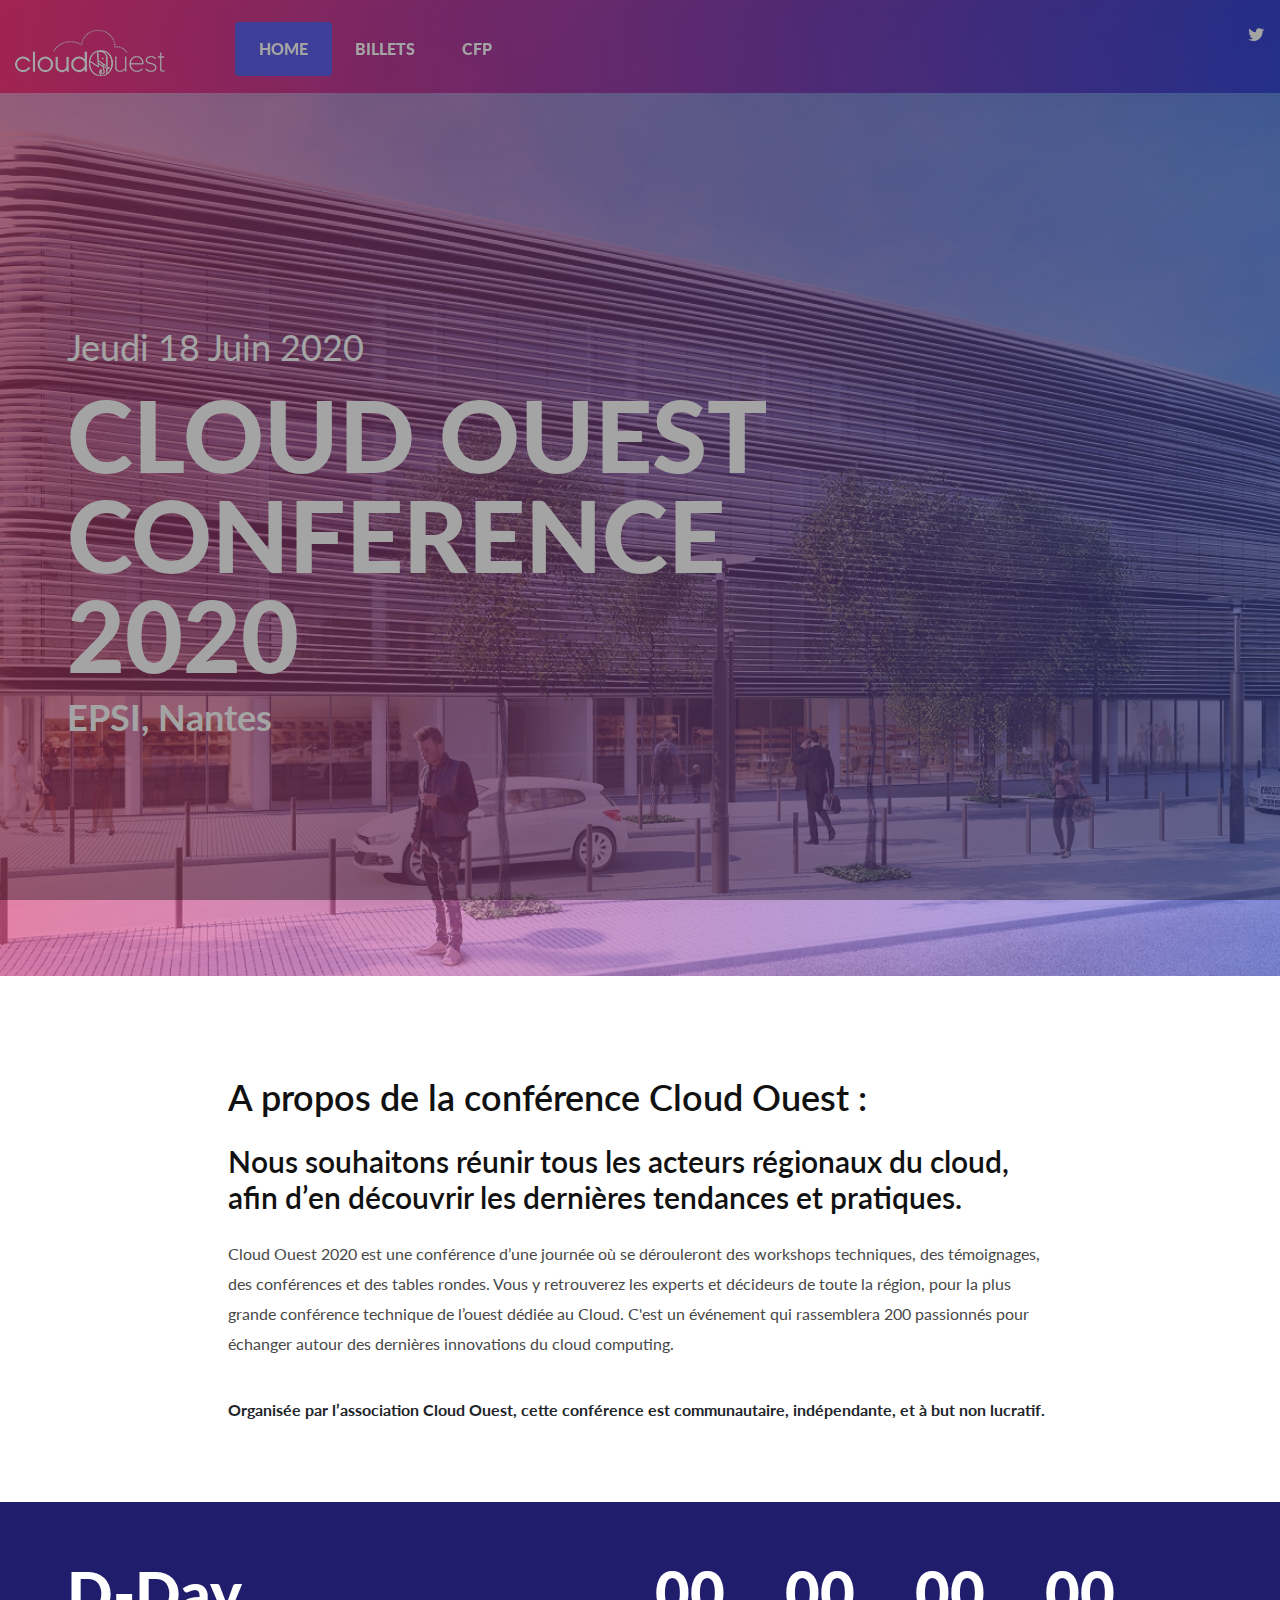
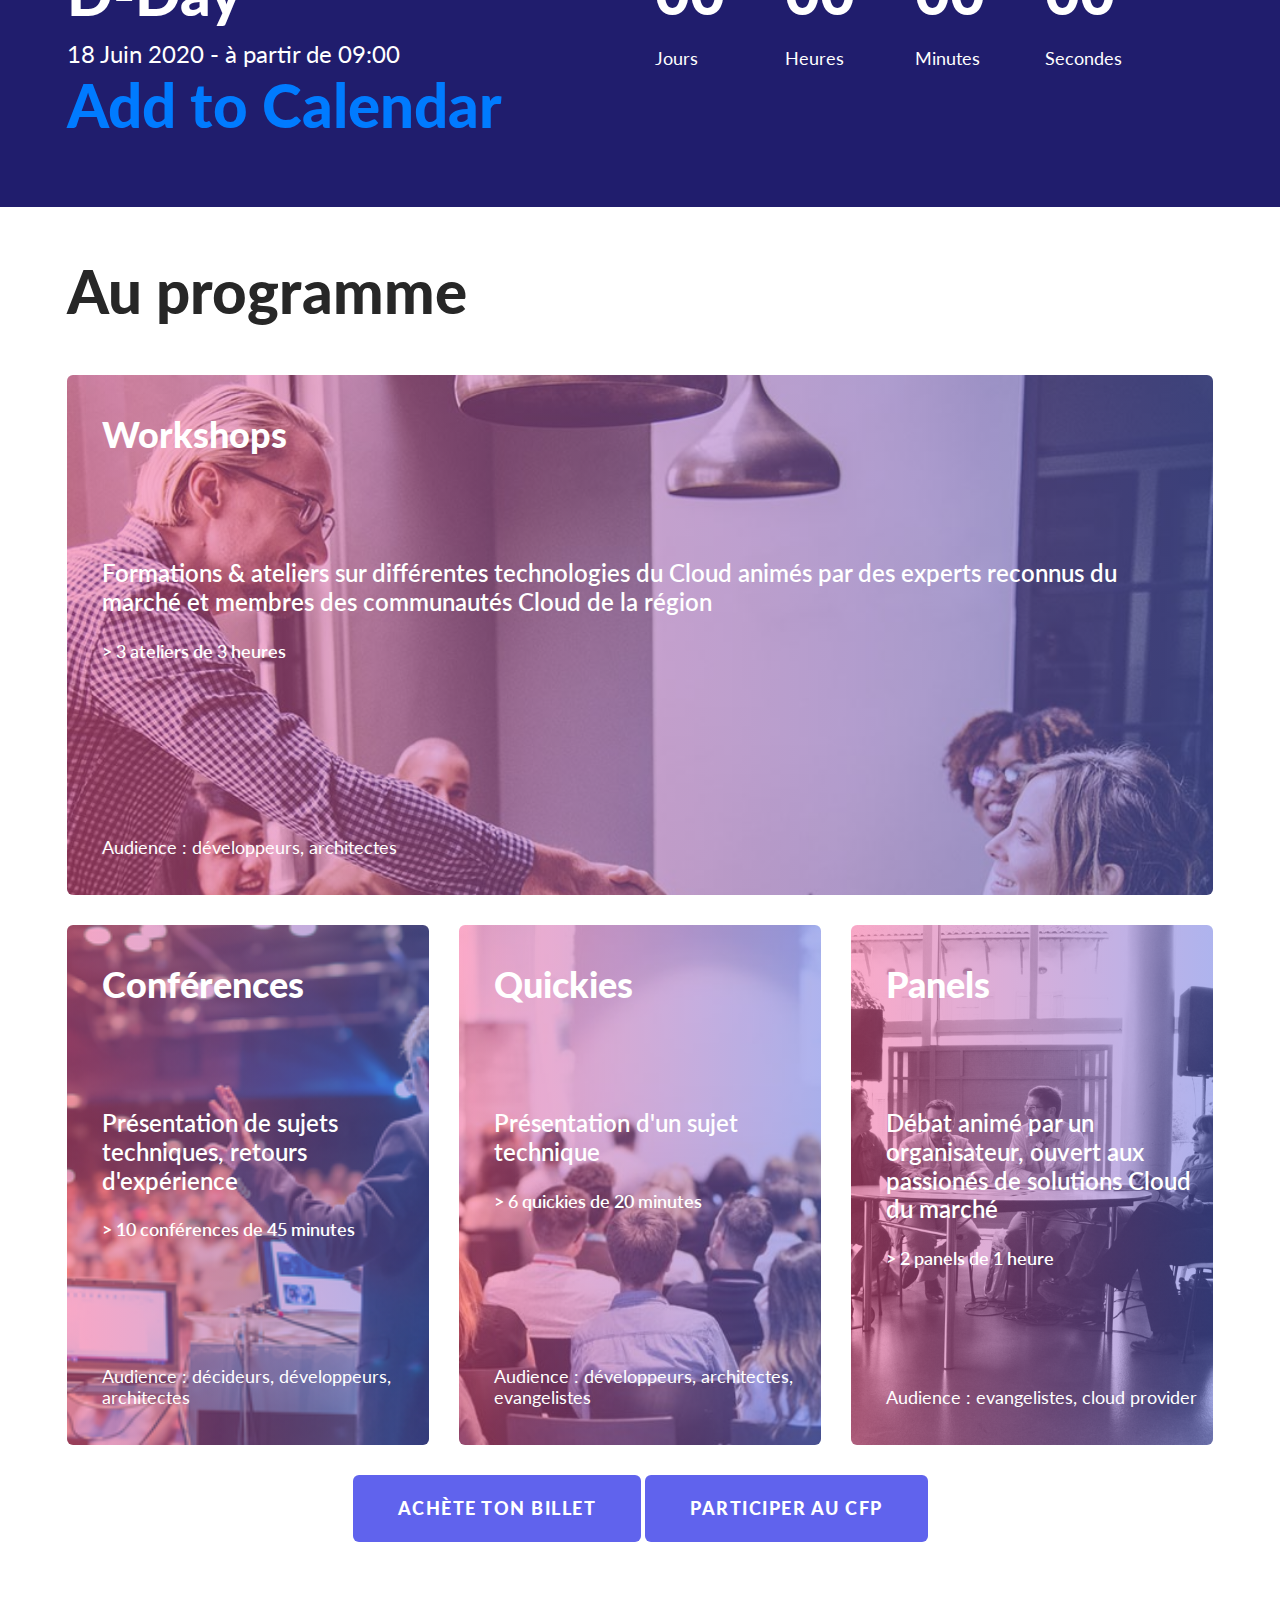
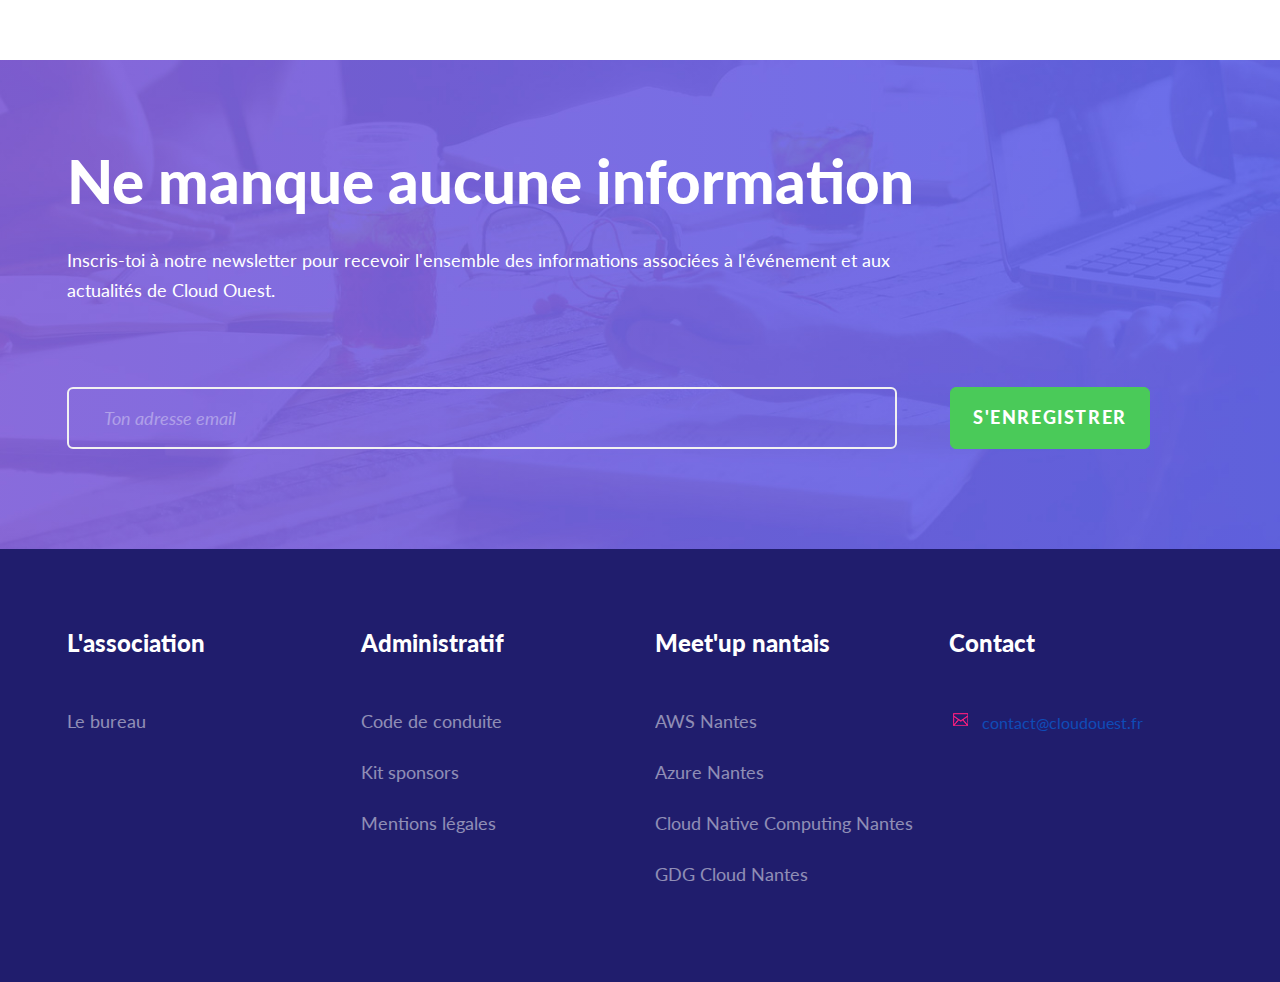
==== index.html @ ec638539 "Migrate twitter url" ====
<!DOCTYPE html>
<html lang="fr">

<head>
    <!-- Global site tag (gtag.js) - Google Analytics -->
    <script async src="https://www.googletagmanager.com/gtag/js?id=UA-158940979-1"></script>
    <script>
        window.dataLayer = window.dataLayer || [];
        function gtag(){dataLayer.push(arguments);}
        gtag('js', new Date());
        gtag('config', 'UA-158940979-1');
    </script>

    <!-- Gsuite domain verification -->
    <meta name="google-site-verification" content="yJXkc0b7asRDbP4b3d_QE-b97Ul2UPSfIuvKh6_TeI8" />
    
    <meta charset="UTF-8">
    <meta name="description" content="La conference cloud de l'ouest">
    <meta name="keywords" content="cloud, devops, IA, ML, Nantes, conference, aws, azure, gcp">
    <meta name="viewport" content="width=device-width, initial-scale=1.0">
    <meta http-equiv="X-UA-Compatible" content="ie=edge">

    <meta property="og:image" content="https://cloudouest.fr/img/linkedin-banner.png"/>
    <meta property="og:description" content="La conference cloud de l'ouest"/>
    <meta property="og:title" content="La conference cloud de l'ouest">
    <meta property="og:url" content="https://cloudouest.fr"/>
    
    <meta name="twitter:card" content=”summary”/>
    <meta name="twitter:site" content="@cloudouest"/>
    <meta name="twitter:creator" content="@cloudouest"/>

    <title>Cloud Ouest 2020</title>

    <!-- Google Font -->
    <link href="https://fonts.googleapis.com/css?family=Lato:100,300,400,700,900&display=swap" rel="stylesheet">

    <!-- Css Styles -->
    <link rel="stylesheet" href="css/bootstrap.min.css" type="text/css">
    <link rel="stylesheet" href="css/font-awesome.min.css" type="text/css">
    <link rel="stylesheet" href="css/flaticon.css" type="text/css">
    <link rel="stylesheet" href="css/owl.carousel.min.css" type="text/css">
    <link rel="stylesheet" href="css/slicknav.min.css" type="text/css">
    <link rel="stylesheet" href="css/style.css" type="text/css">
</head>

<body>
    <!-- Page Preloder -->
    <div id="preloder">
        <div class="loader"></div>
    </div>

    <!-- Header Section Begin -->
    <header class="header-section">
        <div class="container-fluid">
            <div class="row bg-overlay">
                <div class="header">
                    <div class="col-lg-12">
                        <div class="logo">
                            <a href="./index.html"><img src="img/logo-cloud.png" alt=""></a>
                        </div>
                        <div class="navigation mobile-menu">
                            <div class="main-menu">
                                <nav>
                                    <ul>
                                        <li><a class="active" href="./index.html">Home</a></li>
                                        <!-- <li><a href="./speakers.html">Speakers</a></li> -->
                                        <li><a href="./tickets.html">Billets</a></li>
                                        <!-- <li><a href="./blog.html">blog</a></li> -->
                                        <!--<li><a href="./contact.html">Contact</a></li>-->
                                        <li><a href="https://conference-hall.io/speaker/event/7JVpwCzFNjjXz1Jya7fh" target="_blank">CFP</a></li>
                                    </ul>
                                </nav>
                            </div>
                            <div class="top-social">
                                <a href="https://twitter.com/cloudouest" target="_blank"><i class="fa fa-twitter"></i></a>
                                <!--
                                <a href="#"><i class="fa fa-pinterest"></i></a>
                                <a href="#"><i class="fa fa-facebook"></i></a>
                                <a href="#"><i class="fa fa-dribbble"></i></a>
                                <a href="#"><i class="fa fa-behance"></i></a>
                                <a href="#" class="search-btn search-trigger"><i class="fa fa-search"></i></a>
                                -->
                            </div>
                        </div>
                        <div id="mobile-menu-wrap"></div>
                    </div>
                </div>
            </div>
        </div>
    </header>
    <!-- Header End -->

    <!-- Search Bar Begin -->
    <section class="search-bar-wrap">
        <span class="search-close"><i class="fa fa-close"></i></span>
        <div class="search-bar-table">
            <div class="search-bar-tablecell">
                <div class="search-bar-inner">
                    <h2>Search</h2>
                    <form action="#">
                        <input type="search" placeholder="Type Keywords">
                        <button type="submit">Search</button>
                    </form>
                </div>
            </div>
        </div>
    </section>
    <!-- Search Bar End -->
    <!-- Hero Area Begin -->
    <div class="hero-section">
        <div class="hero-items owl-carousel">
            <div class="single-hero-item set-bg" data-setbg="img/slider/bg-6.jpg" data-gradient="0.6">
                <div class="container">
                    <div class="row">
                        <div class="col-lg-12">
                            <span>Jeudi 18 Juin 2020</span>
                            <h1>Cloud Ouest<br />Conference<br />2020</h1>
                            <h2 class="f-bold">EPSI, Nantes</h2>
                        </div>
                    </div>
                </div>
            </div>
            
        </div>
    </div>
    <!-- Hero Area End -->

    <!-- Blog Area Begin -->
    <section class="blog-section spad">
            <div class="col-lg-8 mx-auto">
                <div class="article-details">
                    <h2>A propos de la conf&eacute;rence Cloud Ouest :</h2>
                    <br>
                    <h3>Nous souhaitons r&eacute;unir tous les acteurs r&eacute;gionaux du cloud, afin d’en découvrir les dernières tendances et pratiques.</h3>
                    <br>
                    <p>Cloud Ouest 2020 est une conf&eacute;rence d’une journée où se d&eacute;rouleront des workshops techniques, des témoignages, des conférences et des tables rondes.
                        Vous y retrouverez les experts et décideurs de toute la région, pour la plus grande conférence technique de l’ouest dédiée au Cloud.
                        C'est un événement qui rassemblera 200 passionnés pour échanger autour des dernières innovations du cloud computing.
                    </p>
                    <br>
                    <strong>Organisée par l’association Cloud Ouest, cette conférence est communautaire, indépendante, et à but non lucratif.</strong>
                </div>
            </div>
    </section>
    <!-- blog Area End -->

    <!-- Event Counter Begin -->
    <section class="event-counter">
        <div class="container">
            <div class="row">
                <div class="col-lg-6">
                    <div class="event-name">
                        <h2>D-Day</h2>
                        <h4>18 Juin 2020 - à partir de 09:00</h4>
                        <h2><a href="https://add.eventable.com/events/5e515190635166007adb49e7/5e5151928b2bfb001a24fecd" class="eventable-link" target="_blank" data-key="5e515190635166007adb49e7" data-event="5e5151928b2bfb001a24fecd" data-style="1">Add to Calendar</a></h2>
                    </div>
                </div>
                <div class="col-lg-6">
                    <div class="countdown-timer" id="countdown">
                        <div class="cd-item">
                            <span>56</span>
                            <p>Jours</p>
                        </div>
                        <div class="cd-item">
                            <span>12</span>
                            <p>Heures</p>
                        </div>
                        <div class="cd-item">
                            <span>40</span>
                            <p>Minutes</p>
                        </div>
                        <div class="cd-item">
                            <span>52</span>
                            <p>Secondes</p>
                        </div>
                    </div>
                </div>
            </div>
        </div>
    </section>
    <!-- Event Counter End -->

    <!-- Speaker Section Begin -->
    <!--
    <section class="speaker-section spad">
        <div class="container">
            <div class="row">
                <div class="col-lg-12">
                    <div class="section-title">
                        <h2>Keynote Speakers</h2>
                    </div>
                </div>
            </div>
            <div class="row">
                <div class="col-lg-4 col-sm-6">
                    <div class="speakers-about">
                        <div class="speaker-img">
                            <img src="img/speakers/cedric.jpg" alt="">
                        </div>
                        <div class="speaker-text">
                            <h3>C&eacute;dric Ravalec <span>Responsable IoT, Smile<br />Tr&eacute;sorier Cloud Ouest</span></h3>
                        </div>
                    </div>
                </div>
                <div class="col-lg-4 col-sm-6">
                    <div class="speakers-about">
                        <div class="speaker-img">
                            <img src="img/speakers/quentin.jpg" alt="">
                        </div>
                        <div class="speaker-text">
                            <h3>Quentin Auvray <span>Ing&eacutenieur d'Affaires Cloud/DevOps, Smile<br />Pr&eacute;sident Cloud Ouest</span></h3>
                        </div>
                    </div>
                </div>
                <div class="col-lg-4 col-sm-6">
                    <div class="speakers-about">
                        <div class="speaker-img">
                            <img src="img/speakers/willy.jpg" alt="">
                        </div>
                        <div class="speaker-text">
                            <h3>Willy Rouvre <span>Manager S&eacute;nior, Ippon Technologies<br />Vice-Pr&eacute;sident Cloud Ouest</span></h3>
                        </div>
                    </div>
                </div>
            </div>
            <div class="row">
                <div class="col-lg-12 t-center">
                    <a href="#" class="primary-btn speaker-btn">TOUS LES SPEAKERS</a>
                </div>
            </div>
        </div>
    </section>
    -->
    <!-- Speaker Section End -->

    <!-- Workshop Begin -->
    <!--
    <section class="workshop-section">
        <div class="workshop-img set-bg" data-setbg="img/workshop.jpg"></div>
        <div class="container">
            <div class="row">
                <div class="col-lg-6 offset-lg-6">
                    <div class="workshop-text">
                        <h4>Workshops</h4>
                        <h2>Forme-toi aux <br />technologies Cloud.</h2>
                        <p>3 ateliers sur diff&eacute;rentes technologies Cloud anim&eacute;s par des experts reconnus du march&eacute; et membres actifs des communaut&eacute;s Cloud de la r&eacute;gion. </p>
                        <a href="#" class="more-info primary-btn">Plus d'info</a>
                        <a href="#" class="buy-tickets primary-btn">Ach&egravete ton Billet</a>
                    </div>
                </div>
            </div>
        </div>
    </section>
    -->
    <!-- Workshop End -->

    <!-- Speak About Section Begin -->
    <section class="speak-about spad mt-5">
        <div class="container">
            <div class="row">
                <div class="col-lg-12">
                    <div class="section-title mb-5">
                        <h2>Au programme</h2>
                    </div>
                </div>
            </div>
            <div class="row">
                <div class="col-lg-12 col-md-6">
                    <div class="speak-text set-bg" data-setbg="img/workshop.jpg" data-gradient="0.5">
                        <h2>Workshops</h2>
                        <h4>Formations & ateliers sur différentes technologies du Cloud animés par des experts reconnus du marché et membres des communautés Cloud de la région</h4>
                        <h5 class="mt-4"> > 3 ateliers de 3 heures</h5>
                        <div class="speaker-name">
                            <h4><span>Audience : développeurs, architectes</span></h4>
                        </div>
                    </div>
                </div>
                <div class="col-lg-4 col-md-6">
                    <div class="speak-text set-bg" data-setbg="img/conf.jpg" data-gradient="0.5">
                        <h2>Conférences</h2>
                        <h4>Présentation de sujets techniques, retours d'expérience
                        </h4>
                        <h5 class="mt-4"> > 10 conférences de 45 minutes</h5>
                        <div class="speaker-name">
                            <h4><span>Audience : décideurs, développeurs, architectes</span></h4>
                        </div>
                    </div>
                </div>
                <div class="col-lg-4 col-md-6">
                    <div class="speak-text set-bg" data-setbg="img/quickie.jpg" data-gradient="0.5">
                        <h2>Quickies</h2>
                        <h4>Présentation d'un sujet technique
                        </h4>
                        <h5 class="mt-4"> > 6 quickies de 20 minutes</h5>
                        <div class="speaker-name">
                            <h4><span>Audience : développeurs, architectes, evangelistes</span></h4>
                        </div>
                    </div>
                </div>
                <div class="col-lg-4 col-md-6">
                    <div class="speak-text set-bg" data-setbg="img/panel.jpg" data-gradient="0.5">
                        <h2>Panels</h2>
                        <h4>Débat animé par un organisateur, ouvert aux passionés de solutions Cloud du marché
                        </h4>
                        <h5 class="mt-4"> > 2 panels de 1 heure</h5>
                        <div class="speaker-name">
                                <h4><span>Audience : evangelistes, cloud provider</span></h4>
                        </div>
                    </div>
                </div>
            </div>
            <div class="row">
                <div class="col-lg-12 text-center">
                    <div class="section-title mb-5">
                        <a href="./tickets.html" class="buy-tickets primary-btn">Ach&egravete ton Billet</a>
                        <a href="https://conference-hall.io/speaker/event/7JVpwCzFNjjXz1Jya7fh" class="buy-tickets primary-btn" target="_blank">Participer au CFP</a>
                    </div>
                </div>
            </div>
        </div>
    </section>
    <!-- Speak About Section End -->

    <!-- Subscribe Form Begin -->
    <section class="subscribe-form set-bg spad" data-setbg="img/subs-bg.jpg" data-gradient="0.2">
        <div class="container">
            <div class="row">
                <div class="col-lg-9">
                    <div class="section-title">
                        <h2>Ne manque aucune information</h2>
                    </div>
                    <p>Inscris-toi &agrave; notre newsletter pour recevoir l'ensemble des informations associ&eacute;es &agrave; l'&eacute;v&eacute;nement et aux actualit&eacute;s de Cloud Ouest.</p>
                </div>
                <div class="col-lg-12">
                    <form action="https://cloudouest.us4.list-manage.com/subscribe/post" class="subs-form" method="post">
                        <input type="hidden" name="u" value="133a2ac3c8356f33d174ee83a">
                        <input type="hidden" name="id" value="24c95af384">
                        <input type="email" placeholder="Ton adresse email" name="MERGE0" id="MERGE0">
                        <button type="submit" class="submit-btn">S'enregistrer</button>
                    </form>
                </div>
            </div>
        </div>
    </section>
    <!-- Subscribe Form End -->

    <!-- Footer Begin -->
    <footer class="footer-section">
        <div class="container">
            <div class="row pb-70">
                <div class="col-lg-3 col-md-6">
                    <div class="company-widget">
                        <h4>L'association</h4>
                        <ul>
                            <li><a href="https://docs.google.com/document/d/e/2PACX-1vQvV9BuBj4czsQ_x1f80QPbpMp79Dfy4njqOgAvj4p00aXJp4SBMGK7DGVHmXYuCw/pub" target="_blank" class="text-white">Le bureau</a></li>
                            <!-- <li>Bénévoles</li> -->
                        </ul>
                    </div>
                </div>
                <div class="col-lg-3 col-md-6">
                    <div class="event-widget">
                        <h4>Administratif</h4>
                        <ul>
                            <li><a href="https://docs.google.com/document/d/e/2PACX-1vThZN3FIWFZ4n2xOSfP9lF8Y65muLUrp5TuYquYFeQQGO5gvoTw8dZ-u90gDrXSNA/pub" target="_blank" class="text-white">Code de conduite</a></li>
                            <li><a href="http://eepurl.com/gUWjzD" target="_blank" class="text-white">Kit sponsors</a></li>
                            <li><a href="https://docs.google.com/document/d/e/2PACX-1vR8xJ5ol39AG80vBFEpqXz3-BDoirHyi-P8ZNTlQ9m68UdWIJYoMP3Gcmx_ODhqhg/pub" target="blank" class="text-white">Mentions l&eacute;gales</a></li>
                        </ul>
                    </div>
                </div>
                <div class="col-lg-3 col-md-6">
                    <div class="links-widget">
                        <h4>Meet'up nantais</h4>
                        <ul>
                            <li><a href="https://www.meetup.com/fr-FR/AWS-Nantes/" target="_blank" class="text-white">AWS Nantes</a></li>
                            <li><a href="https://www.meetup.com/fr-FR/Azure-Nantes/" target="_blank" class="text-white">Azure Nantes</a></li>
                            <li><a href="https://www.meetup.com/fr-FR/Cloud-Native-Computing-Nantes/" target="_blank" class="text-white">Cloud Native Computing Nantes</a></li>
                            <li><a href="https://www.meetup.com/fr-FR/GDG-Cloud-Nantes/" target="_blank" class="text-white">GDG Cloud Nantes</a></li>
                        </ul>
                    </div>
                </div>
                <div class="col-lg-3 col-md-6">
                    <div class="contact-widget">
                        <h4>Contact</h4>
                        <ul>
                            <li><img src="img/envelop.png" alt=""> <span><a href="mailto:contact@cloudouest.fr" target="_blank">contact@cloudouest.fr</a></span></li>
                        </ul>
                    </div>
                </div>
            </div>
        </div>
    </footer>
    <!-- Footer End -->
    
    <!-- Js Plugins -->
    <script src="js/jquery-3.3.1.min.js"></script>
    <script src="js/bootstrap.min.js"></script>
    <script src="js/jquery.slicknav.js"></script>
    <script src="js/owl.carousel.min.js"></script>
    <script src="js/circle-progress.min.js"></script>
    <script src="js/jquery.countdown.min.js"></script>
    <script src="js/main.js"></script>
    <!-- Mailchimp contacts list --> 
    <script id="mcjs">!function(c,h,i,m,p){m=c.createElement(h),p=c.getElementsByTagName(h)[0],m.async=1,m.src=i,p.parentNode.insertBefore(m,p)}(document,"script","https://chimpstatic.com/mcjs-connected/js/users/133a2ac3c8356f33d174ee83a/cdb477861fa76d17578154c70.js");</script>
    <!-- Mailchimp sponsors list -->
    <script id="mcjs">!function(c,h,i,m,p){m=c.createElement(h),p=c.getElementsByTagName(h)[0],m.async=1,m.src=i,p.parentNode.insertBefore(m,p)}(document,"script","https://chimpstatic.com/mcjs-connected/js/users/9c6494ef6c137ddcbbfaca0b7/a5ec2173f9aac8ad4ed919e3b.js");</script>
    <script>!function(d,s,id){var js,fjs=d.getElementsByTagName(s)[0];if(!d.getElementById(id)){js=d.createElement(s);js.id=id;js.src='https://plugins.eventable.com/eventable.js';fjs.parentNode.insertBefore(js,fjs);}}(document,'script', 'eventable-script');</script>
</body>

</html>
---- css/flaticon.css ----
/*
  	Flaticon icon font: Flaticon
  	Creation date: 22/06/2016 15:41
  	*/

@font-face {
  font-family: "Flaticon";
  src: url("../fonts/Flaticon.eot");
  src: url("../fonts/Flaticon.eot?#iefix") format("embedded-opentype"),
       url("../fonts/Flaticon.woff") format("woff"),
       url("../fonts/Flaticon.ttf") format("truetype"),
       url("../fonts/Flaticon.svg#Flaticon") format("svg");
  font-weight: normal;
  font-style: normal;
}

@media screen and (-webkit-min-device-pixel-ratio:0) {
  @font-face {
    font-family: "Flaticon";
    src: url("../fonts/Flaticon.svg#Flaticon") format("svg");
  }
}

[class^="flaticon-"]:before, [class*=" flaticon-"]:before,
[class^="flaticon-"]:after, [class*=" flaticon-"]:after {   
  font-family: Flaticon;
        font-size: 20px;
font-style: normal;
margin-left: 0;
}

.flaticon-add:before { content: "\f100"; }
.flaticon-add-1:before { content: "\f101"; }
.flaticon-add-2:before { content: "\f102"; }
.flaticon-add-3:before { content: "\f103"; }
.flaticon-agenda:before { content: "\f104"; }
.flaticon-alarm:before { content: "\f105"; }
.flaticon-alarm-1:before { content: "\f106"; }
.flaticon-alarm-clock:before { content: "\f107"; }
.flaticon-alarm-clock-1:before { content: "\f108"; }
.flaticon-albums:before { content: "\f109"; }
.flaticon-app:before { content: "\f10a"; }
.flaticon-archive:before { content: "\f10b"; }
.flaticon-archive-1:before { content: "\f10c"; }
.flaticon-archive-2:before { content: "\f10d"; }
.flaticon-archive-3:before { content: "\f10e"; }
.flaticon-attachment:before { content: "\f10f"; }
.flaticon-back:before { content: "\f110"; }
.flaticon-battery:before { content: "\f111"; }
.flaticon-battery-1:before { content: "\f112"; }
.flaticon-battery-2:before { content: "\f113"; }
.flaticon-battery-3:before { content: "\f114"; }
.flaticon-battery-4:before { content: "\f115"; }
.flaticon-battery-5:before { content: "\f116"; }
.flaticon-battery-6:before { content: "\f117"; }
.flaticon-battery-7:before { content: "\f118"; }
.flaticon-battery-8:before { content: "\f119"; }
.flaticon-battery-9:before { content: "\f11a"; }
.flaticon-binoculars:before { content: "\f11b"; }
.flaticon-blueprint:before { content: "\f11c"; }
.flaticon-bluetooth:before { content: "\f11d"; }
.flaticon-bluetooth-1:before { content: "\f11e"; }
.flaticon-bookmark:before { content: "\f11f"; }
.flaticon-bookmark-1:before { content: "\f120"; }
.flaticon-briefcase:before { content: "\f121"; }
.flaticon-broken-link:before { content: "\f122"; }
.flaticon-calculator:before { content: "\f123"; }
.flaticon-calculator-1:before { content: "\f124"; }
.flaticon-calendar:before { content: "\f125"; }
.flaticon-calendar-1:before { content: "\f126"; }
.flaticon-calendar-2:before { content: "\f127"; }
.flaticon-calendar-3:before { content: "\f128"; }
.flaticon-calendar-4:before { content: "\f129"; }
.flaticon-calendar-5:before { content: "\f12a"; }
.flaticon-calendar-6:before { content: "\f12b"; }
.flaticon-calendar-7:before { content: "\f12c"; }
.flaticon-checked:before { content: "\f12d"; }
.flaticon-checked-1:before { content: "\f12e"; }
.flaticon-clock:before { content: "\f12f"; }
.flaticon-clock-1:before { content: "\f130"; }
.flaticon-close:before { content: "\f131"; }
.flaticon-cloud:before { content: "\f132"; }
.flaticon-cloud-computing:before { content: "\f133"; }
.flaticon-cloud-computing-1:before { content: "\f134"; }
.flaticon-cloud-computing-2:before { content: "\f135"; }
.flaticon-cloud-computing-3:before { content: "\f136"; }
.flaticon-cloud-computing-4:before { content: "\f137"; }
.flaticon-cloud-computing-5:before { content: "\f138"; }
.flaticon-command:before { content: "\f139"; }
.flaticon-compact-disc:before { content: "\f13a"; }
.flaticon-compact-disc-1:before { content: "\f13b"; }
.flaticon-compact-disc-2:before { content: "\f13c"; }
.flaticon-compass:before { content: "\f13d"; }
.flaticon-compose:before { content: "\f13e"; }
.flaticon-controls:before { content: "\f13f"; }
.flaticon-controls-1:before { content: "\f140"; }
.flaticon-controls-2:before { content: "\f141"; }
.flaticon-controls-3:before { content: "\f142"; }
.flaticon-controls-4:before { content: "\f143"; }
.flaticon-controls-5:before { content: "\f144"; }
.flaticon-controls-6:before { content: "\f145"; }
.flaticon-controls-7:before { content: "\f146"; }
.flaticon-controls-8:before { content: "\f147"; }
.flaticon-controls-9:before { content: "\f148"; }
.flaticon-database:before { content: "\f149"; }
.flaticon-database-1:before { content: "\f14a"; }
.flaticon-database-2:before { content: "\f14b"; }
.flaticon-database-3:before { content: "\f14c"; }
.flaticon-diamond:before { content: "\f14d"; }
.flaticon-diploma:before { content: "\f14e"; }
.flaticon-dislike:before { content: "\f14f"; }
.flaticon-dislike-1:before { content: "\f150"; }
.flaticon-divide:before { content: "\f151"; }
.flaticon-divide-1:before { content: "\f152"; }
.flaticon-division:before { content: "\f153"; }
.flaticon-document:before { content: "\f154"; }
.flaticon-download:before { content: "\f155"; }
.flaticon-edit:before { content: "\f156"; }
.flaticon-edit-1:before { content: "\f157"; }
.flaticon-eject:before { content: "\f158"; }
.flaticon-eject-1:before { content: "\f159"; }
.flaticon-equal:before { content: "\f15a"; }
.flaticon-equal-1:before { content: "\f15b"; }
.flaticon-equal-2:before { content: "\f15c"; }
.flaticon-error:before { content: "\f15d"; }
.flaticon-exit:before { content: "\f15e"; }
.flaticon-exit-1:before { content: "\f15f"; }
.flaticon-exit-2:before { content: "\f160"; }
.flaticon-eyeglasses:before { content: "\f161"; }
.flaticon-fast-forward:before { content: "\f162"; }
.flaticon-fast-forward-1:before { content: "\f163"; }
.flaticon-fax:before { content: "\f164"; }
.flaticon-file:before { content: "\f165"; }
.flaticon-file-1:before { content: "\f166"; }
.flaticon-file-2:before { content: "\f167"; }
.flaticon-film:before { content: "\f168"; }
.flaticon-fingerprint:before { content: "\f169"; }
.flaticon-flag:before { content: "\f16a"; }
.flaticon-flag-1:before { content: "\f16b"; }
.flaticon-flag-2:before { content: "\f16c"; }
.flaticon-flag-3:before { content: "\f16d"; }
.flaticon-flag-4:before { content: "\f16e"; }
.flaticon-focus:before { content: "\f16f"; }
.flaticon-folder:before { content: "\f170"; }
.flaticon-folder-1:before { content: "\f171"; }
.flaticon-folder-10:before { content: "\f172"; }
.flaticon-folder-11:before { content: "\f173"; }
.flaticon-folder-12:before { content: "\f174"; }
.flaticon-folder-13:before { content: "\f175"; }
.flaticon-folder-14:before { content: "\f176"; }
.flaticon-folder-15:before { content: "\f177"; }
.flaticon-folder-16:before { content: "\f178"; }
.flaticon-folder-17:before { content: "\f179"; }
.flaticon-folder-18:before { content: "\f17a"; }
.flaticon-folder-19:before { content: "\f17b"; }
.flaticon-folder-2:before { content: "\f17c"; }
.flaticon-folder-3:before { content: "\f17d"; }
.flaticon-folder-4:before { content: "\f17e"; }
.flaticon-folder-5:before { content: "\f17f"; }
.flaticon-folder-6:before { content: "\f180"; }
.flaticon-folder-7:before { content: "\f181"; }
.flaticon-folder-8:before { content: "\f182"; }
.flaticon-folder-9:before { content: "\f183"; }
.flaticon-forbidden:before { content: "\f184"; }
.flaticon-funnel:before { content: "\f185"; }
.flaticon-garbage:before { content: "\f186"; }
.flaticon-garbage-1:before { content: "\f187"; }
.flaticon-garbage-2:before { content: "\f188"; }
.flaticon-gift:before { content: "\f189"; }
.flaticon-help:before { content: "\f18a"; }
.flaticon-hide:before { content: "\f18b"; }
.flaticon-hold:before { content: "\f18c"; }
.flaticon-home:before { content: "\f18d"; }
.flaticon-home-1:before { content: "\f18e"; }
.flaticon-home-2:before { content: "\f18f"; }
.flaticon-hourglass:before { content: "\f190"; }
.flaticon-hourglass-1:before { content: "\f191"; }
.flaticon-hourglass-2:before { content: "\f192"; }
.flaticon-hourglass-3:before { content: "\f193"; }
.flaticon-house:before { content: "\f194"; }
.flaticon-id-card:before { content: "\f195"; }
.flaticon-id-card-1:before { content: "\f196"; }
.flaticon-id-card-2:before { content: "\f197"; }
.flaticon-id-card-3:before { content: "\f198"; }
.flaticon-id-card-4:before { content: "\f199"; }
.flaticon-id-card-5:before { content: "\f19a"; }
.flaticon-idea:before { content: "\f19b"; }
.flaticon-incoming:before { content: "\f19c"; }
.flaticon-infinity:before { content: "\f19d"; }
.flaticon-info:before { content: "\f19e"; }
.flaticon-internet:before { content: "\f19f"; }
.flaticon-key:before { content: "\f1a0"; }
.flaticon-lamp:before { content: "\f1a1"; }
.flaticon-layers:before { content: "\f1a2"; }
.flaticon-layers-1:before { content: "\f1a3"; }
.flaticon-like:before { content: "\f1a4"; }
.flaticon-like-1:before { content: "\f1a5"; }
.flaticon-like-2:before { content: "\f1a6"; }
.flaticon-link:before { content: "\f1a7"; }
.flaticon-list:before { content: "\f1a8"; }
.flaticon-list-1:before { content: "\f1a9"; }
.flaticon-lock:before { content: "\f1aa"; }
.flaticon-lock-1:before { content: "\f1ab"; }
.flaticon-locked:before { content: "\f1ac"; }
.flaticon-locked-1:before { content: "\f1ad"; }
.flaticon-locked-2:before { content: "\f1ae"; }
.flaticon-locked-3:before { content: "\f1af"; }
.flaticon-locked-4:before { content: "\f1b0"; }
.flaticon-locked-5:before { content: "\f1b1"; }
.flaticon-locked-6:before { content: "\f1b2"; }
.flaticon-login:before { content: "\f1b3"; }
.flaticon-magic-wand:before { content: "\f1b4"; }
.flaticon-magnet:before { content: "\f1b5"; }
.flaticon-magnet-1:before { content: "\f1b6"; }
.flaticon-magnet-2:before { content: "\f1b7"; }
.flaticon-map:before { content: "\f1b8"; }
.flaticon-map-1:before { content: "\f1b9"; }
.flaticon-map-2:before { content: "\f1ba"; }
.flaticon-map-location:before { content: "\f1bb"; }
.flaticon-megaphone:before { content: "\f1bc"; }
.flaticon-megaphone-1:before { content: "\f1bd"; }
.flaticon-menu:before { content: "\f1be"; }
.flaticon-menu-1:before { content: "\f1bf"; }
.flaticon-menu-2:before { content: "\f1c0"; }
.flaticon-menu-3:before { content: "\f1c1"; }
.flaticon-menu-4:before { content: "\f1c2"; }
.flaticon-microphone:before { content: "\f1c3"; }
.flaticon-microphone-1:before { content: "\f1c4"; }
.flaticon-minus:before { content: "\f1c5"; }
.flaticon-minus-1:before { content: "\f1c6"; }
.flaticon-more:before { content: "\f1c7"; }
.flaticon-more-1:before { content: "\f1c8"; }
.flaticon-more-2:before { content: "\f1c9"; }
.flaticon-multiply:before { content: "\f1ca"; }
.flaticon-multiply-1:before { content: "\f1cb"; }
.flaticon-music-player:before { content: "\f1cc"; }
.flaticon-music-player-1:before { content: "\f1cd"; }
.flaticon-music-player-2:before { content: "\f1ce"; }
.flaticon-music-player-3:before { content: "\f1cf"; }
.flaticon-mute:before { content: "\f1d0"; }
.flaticon-muted:before { content: "\f1d1"; }
.flaticon-navigation:before { content: "\f1d2"; }
.flaticon-navigation-1:before { content: "\f1d3"; }
.flaticon-network:before { content: "\f1d4"; }
.flaticon-newspaper:before { content: "\f1d5"; }
.flaticon-next:before { content: "\f1d6"; }
.flaticon-note:before { content: "\f1d7"; }
.flaticon-notebook:before { content: "\f1d8"; }
.flaticon-notebook-1:before { content: "\f1d9"; }
.flaticon-notebook-2:before { content: "\f1da"; }
.flaticon-notebook-3:before { content: "\f1db"; }
.flaticon-notebook-4:before { content: "\f1dc"; }
.flaticon-notebook-5:before { content: "\f1dd"; }
.flaticon-notepad:before { content: "\f1de"; }
.flaticon-notepad-1:before { content: "\f1df"; }
.flaticon-notepad-2:before { content: "\f1e0"; }
.flaticon-notification:before { content: "\f1e1"; }
.flaticon-paper-plane:before { content: "\f1e2"; }
.flaticon-paper-plane-1:before { content: "\f1e3"; }
.flaticon-pause:before { content: "\f1e4"; }
.flaticon-pause-1:before { content: "\f1e5"; }
.flaticon-percent:before { content: "\f1e6"; }
.flaticon-percent-1:before { content: "\f1e7"; }
.flaticon-perspective:before { content: "\f1e8"; }
.flaticon-photo-camera:before { content: "\f1e9"; }
.flaticon-photo-camera-1:before { content: "\f1ea"; }
.flaticon-photos:before { content: "\f1eb"; }
.flaticon-picture:before { content: "\f1ec"; }
.flaticon-picture-1:before { content: "\f1ed"; }
.flaticon-picture-2:before { content: "\f1ee"; }
.flaticon-pin:before { content: "\f1ef"; }
.flaticon-placeholder:before { content: "\f1f0"; }
.flaticon-placeholder-1:before { content: "\f1f1"; }
.flaticon-placeholder-2:before { content: "\f1f2"; }
.flaticon-placeholder-3:before { content: "\f1f3"; }
.flaticon-placeholders:before { content: "\f1f4"; }
.flaticon-play-button:before { content: "\f1f5"; }
.flaticon-play-button-1:before { content: "\f1f6"; }
.flaticon-plus:before { content: "\f1f7"; }
.flaticon-power:before { content: "\f1f8"; }
.flaticon-previous:before { content: "\f1f9"; }
.flaticon-price-tag:before { content: "\f1fa"; }
.flaticon-print:before { content: "\f1fb"; }
.flaticon-push-pin:before { content: "\f1fc"; }
.flaticon-radar:before { content: "\f1fd"; }
.flaticon-reading:before { content: "\f1fe"; }
.flaticon-record:before { content: "\f1ff"; }
.flaticon-repeat:before { content: "\f200"; }
.flaticon-repeat-1:before { content: "\f201"; }
.flaticon-restart:before { content: "\f202"; }
.flaticon-resume:before { content: "\f203"; }
.flaticon-rewind:before { content: "\f204"; }
.flaticon-rewind-1:before { content: "\f205"; }
.flaticon-route:before { content: "\f206"; }
.flaticon-save:before { content: "\f207"; }
.flaticon-search:before { content: "\f208"; }
.flaticon-search-1:before { content: "\f209"; }
.flaticon-send:before { content: "\f20a"; }
.flaticon-server:before { content: "\f20b"; }
.flaticon-server-1:before { content: "\f20c"; }
.flaticon-server-2:before { content: "\f20d"; }
.flaticon-server-3:before { content: "\f20e"; }
.flaticon-settings:before { content: "\f20f"; }
.flaticon-settings-1:before { content: "\f210"; }
.flaticon-settings-2:before { content: "\f211"; }
.flaticon-settings-3:before { content: "\f212"; }
.flaticon-settings-4:before { content: "\f213"; }
.flaticon-settings-5:before { content: "\f214"; }
.flaticon-settings-6:before { content: "\f215"; }
.flaticon-settings-7:before { content: "\f216"; }
.flaticon-settings-8:before { content: "\f217"; }
.flaticon-settings-9:before { content: "\f218"; }
.flaticon-share:before { content: "\f219"; }
.flaticon-share-1:before { content: "\f21a"; }
.flaticon-share-2:before { content: "\f21b"; }
.flaticon-shuffle:before { content: "\f21c"; }
.flaticon-shuffle-1:before { content: "\f21d"; }
.flaticon-shutdown:before { content: "\f21e"; }
.flaticon-sign:before { content: "\f21f"; }
.flaticon-sign-1:before { content: "\f220"; }
.flaticon-skip:before { content: "\f221"; }
.flaticon-smartphone:before { content: "\f222"; }
.flaticon-smartphone-1:before { content: "\f223"; }
.flaticon-smartphone-10:before { content: "\f224"; }
.flaticon-smartphone-11:before { content: "\f225"; }
.flaticon-smartphone-2:before { content: "\f226"; }
.flaticon-smartphone-3:before { content: "\f227"; }
.flaticon-smartphone-4:before { content: "\f228"; }
.flaticon-smartphone-5:before { content: "\f229"; }
.flaticon-smartphone-6:before { content: "\f22a"; }
.flaticon-smartphone-7:before { content: "\f22b"; }
.flaticon-smartphone-8:before { content: "\f22c"; }
.flaticon-smartphone-9:before { content: "\f22d"; }
.flaticon-speaker:before { content: "\f22e"; }
.flaticon-speaker-1:before { content: "\f22f"; }
.flaticon-speaker-2:before { content: "\f230"; }
.flaticon-speaker-3:before { content: "\f231"; }
.flaticon-speaker-4:before { content: "\f232"; }
.flaticon-speaker-5:before { content: "\f233"; }
.flaticon-speaker-6:before { content: "\f234"; }
.flaticon-speaker-7:before { content: "\f235"; }
.flaticon-speaker-8:before { content: "\f236"; }
.flaticon-spotlight:before { content: "\f237"; }
.flaticon-star:before { content: "\f238"; }
.flaticon-star-1:before { content: "\f239"; }
.flaticon-stop:before { content: "\f23a"; }
.flaticon-stop-1:before { content: "\f23b"; }
.flaticon-stopwatch:before { content: "\f23c"; }
.flaticon-stopwatch-1:before { content: "\f23d"; }
.flaticon-stopwatch-2:before { content: "\f23e"; }
.flaticon-stopwatch-3:before { content: "\f23f"; }
.flaticon-stopwatch-4:before { content: "\f240"; }
.flaticon-street:before { content: "\f241"; }
.flaticon-street-1:before { content: "\f242"; }
.flaticon-substract:before { content: "\f243"; }
.flaticon-substract-1:before { content: "\f244"; }
.flaticon-success:before { content: "\f245"; }
.flaticon-switch:before { content: "\f246"; }
.flaticon-switch-1:before { content: "\f247"; }
.flaticon-switch-2:before { content: "\f248"; }
.flaticon-switch-3:before { content: "\f249"; }
.flaticon-switch-4:before { content: "\f24a"; }
.flaticon-switch-5:before { content: "\f24b"; }
.flaticon-switch-6:before { content: "\f24c"; }
.flaticon-switch-7:before { content: "\f24d"; }
.flaticon-tabs:before { content: "\f24e"; }
.flaticon-tabs-1:before { content: "\f24f"; }
.flaticon-target:before { content: "\f250"; }
.flaticon-television:before { content: "\f251"; }
.flaticon-television-1:before { content: "\f252"; }
.flaticon-time:before { content: "\f253"; }
.flaticon-trash:before { content: "\f254"; }
.flaticon-umbrella:before { content: "\f255"; }
.flaticon-unlink:before { content: "\f256"; }
.flaticon-unlocked:before { content: "\f257"; }
.flaticon-unlocked-1:before { content: "\f258"; }
.flaticon-unlocked-2:before { content: "\f259"; }
.flaticon-upload:before { content: "\f25a"; }
.flaticon-user:before { content: "\f25b"; }
.flaticon-user-1:before { content: "\f25c"; }
.flaticon-user-2:before { content: "\f25d"; }
.flaticon-user-3:before { content: "\f25e"; }
.flaticon-user-4:before { content: "\f25f"; }
.flaticon-user-5:before { content: "\f260"; }
.flaticon-user-6:before { content: "\f261"; }
.flaticon-user-7:before { content: "\f262"; }
.flaticon-users:before { content: "\f263"; }
.flaticon-users-1:before { content: "\f264"; }
.flaticon-video-camera:before { content: "\f265"; }
.flaticon-video-camera-1:before { content: "\f266"; }
.flaticon-video-player:before { content: "\f267"; }
.flaticon-video-player-1:before { content: "\f268"; }
.flaticon-video-player-2:before { content: "\f269"; }
.flaticon-view:before { content: "\f26a"; }
.flaticon-view-1:before { content: "\f26b"; }
.flaticon-view-2:before { content: "\f26c"; }
.flaticon-volume-control:before { content: "\f26d"; }
.flaticon-volume-control-1:before { content: "\f26e"; }
.flaticon-warning:before { content: "\f26f"; }
.flaticon-wifi:before { content: "\f270"; }
.flaticon-wifi-1:before { content: "\f271"; }
.flaticon-windows:before { content: "\f272"; }
.flaticon-windows-1:before { content: "\f273"; }
.flaticon-windows-2:before { content: "\f274"; }
.flaticon-windows-3:before { content: "\f275"; }
.flaticon-windows-4:before { content: "\f276"; }
.flaticon-wireless-internet:before { content: "\f277"; }
.flaticon-worldwide:before { content: "\f278"; }
.flaticon-worldwide-1:before { content: "\f279"; }
.flaticon-zoom-in:before { content: "\f27a"; }
.flaticon-zoom-out:before { content: "\f27b"; }
---- css/style.css ----
/* =================================
------------------------------------
  The Summit Conference
  Version: 1.0
 ------------------------------------
 ====================================*/


/*----------------------------------------*/
/* Template default CSS
/*----------------------------------------*/

html,
body {
	height: 100%;
	font-family: "Lato", sans-serif;
	-webkit-font-smoothing: antialiased;
	font-smoothing: antialiased;
	background: none;
}

h1,
h2,
h3,
h4,
h5,
h6 {
	margin: 0;
	color: #111111;
	font-weight: 600;
}

h1 {
	font-size: 70px;
}

h2 {
	font-size: 36px;
}

h3 {
	font-size: 30px;
}

h4 {
	font-size: 24px;
}

h5 {
	font-size: 18px;
}

h6 {
	font-size: 16px;
}

p {
	font-size: 16px;
	color: #484848;
	font-weight: 400;
	line-height: 30px;
	margin: 0 0 15px 0;
}

img {
	max-width: 100%;
}

input:focus,
select:focus,
button:focus,
textarea:focus {
	outline: none;
}

a:hover,
a:focus {
	text-decoration: none;
	outline: none;
	color: #fff;
}

ul,
ol {
	padding: 0;
	margin: 0;
}

/*---------------------
  Helper CSS
-----------------------*/

.section-title {
	margin-bottom: 88px;
}

.section-title h2 {
	color: #272727;
	font-size: 60px;
	font-weight: 900;
}

.set-bg {
	background-repeat: no-repeat;
	background-size: cover;
	background-position: top center;
}

.spad {
	padding-top: 100px;
	padding-bottom: 100px;
}

.pb-70 {
	padding-bottom: 70px;
}

.text-white h1,
.text-white h2,
.text-white h3,
.text-white h4,
.text-white h5,
.text-white h6,
.text-white p,
.text-white span,
.text-white li,
.text-white a {
	color: #fff;
}

/* buttons */

.primary-btn {
	display: inline-block;
	font-size: 18px;
	font-weight: 900;
	padding: 20px 45px;
	color: #fff;
	background: #6063ED;
	letter-spacing: 1.5px;
	text-transform: uppercase;
	border-radius: 6px;
}

.submit-btn {
	border: 1px solid #4ACA59;
	background: #4ACA59;
	color: #fff;
	font-size: 18px;
	text-transform: uppercase;
	font-weight: 900;
	letter-spacing: 1.6px;
	height: 62px;
	width: 200px;
	border-radius: 6px;
	cursor: pointer;
}

/* Preloder */

#preloder {
	position: fixed;
	width: 100%;
	height: 100%;
	top: 0;
	left: 0;
	z-index: 999999;
	background: #000;
}

.loader {
	width: 40px;
	height: 40px;
	position: absolute;
	top: 50%;
	left: 50%;
	margin-top: -13px;
	margin-left: -13px;
	border-radius: 60px;
	animation: loader 0.8s linear infinite;
	-webkit-animation: loader 0.8s linear infinite;
}

@keyframes loader {
	0% {
		-webkit-transform: rotate(0deg);
		transform: rotate(0deg);
		border: 4px solid #f44336;
		border-left-color: transparent;
	}
	50% {
		-webkit-transform: rotate(180deg);
		transform: rotate(180deg);
		border: 4px solid #673ab7;
		border-left-color: transparent;
	}
	100% {
		-webkit-transform: rotate(360deg);
		transform: rotate(360deg);
		border: 4px solid #f44336;
		border-left-color: transparent;
	}
}

@-webkit-keyframes loader {
	0% {
		-webkit-transform: rotate(0deg);
		border: 4px solid #f44336;
		border-left-color: transparent;
	}
	50% {
		-webkit-transform: rotate(180deg);
		border: 4px solid #673ab7;
		border-left-color: transparent;
	}
	100% {
		-webkit-transform: rotate(360deg);
		border: 4px solid #f44336;
		border-left-color: transparent;
	}
}

.el-title {
	margin-bottom: 75px;
}

.element {
	margin-bottom: 100px;
}

.element:last-child {
	margin-bottom: 0;
}

/*---------------------
  Header
-----------------------*/

.header-section {
	position: absolute;
	width: 100%;
	z-index: 99;
}

.header-section .bg-overlay {
	position: relative;
	z-index: 1;
}

.header-section .bg-overlay::after {
	position: absolute;
	left: 0;
	right: 0;
	height: 100%;
	width: 100%;
	background: -webkit-gradient(linear, left top, right top, from(#ff1a6b), to(#2a34d0));
	background: linear-gradient(to right, #ff1a6b, #2a34d0);
	content: "";
	opacity: 0.75;
	z-index: -1;
}

.header {
	padding: 30px 0 17px 0;
	width: 100%;
}

.header .logo {
	float: left;
	margin-right: 178px;
}

.header .logo a {
	display: inline-block;
}

.header .main-menu {
	float: left;
	margin-top: -8px;
}

.header .main-menu ul li {
	list-style: none;
	display: inline-block;
	margin-right: -5px;
	position: relative;
	z-index: 1;
}

.header .main-menu ul li a {
	color: #fff;
	display: inline-block;
	font-size: 16px;
	font-weight: 900;
	padding: 15px 24px;
	text-transform: uppercase;
}

.header .main-menu ul li a.active {
	background: #6063ED;
	border-radius: 4px;
}

.header .main-menu ul li a:hover:after {
	opacity: 1;
	visibility: visible;
}

.header .main-menu ul li a:after {
	position: absolute;
	left: 0;
	top: 0;
	height: 100%;
	width: 100%;
	content: "";
	background: #6063ED;
	z-index: -1;
	border-radius: 4px;
	opacity: 0;
	visibility: hidden;
	-webkit-transition: 0.2s;
	transition: 0.2s;
}

.header .top-social {
	float: right;
	margin-top: -9px;
}

.header .top-social a {
	color: #fff;
	display: inline-block;
	font-size: 18px;
	margin-left: 42px;
}

.header .top-social a.search-btn {
	width: 55px;
	height: 55px;
	text-align: center;
	background: #6063ED;
	border-radius: 4px;
	line-height: 55px;
	margin-left: 25px;
}

.slicknav_menu {
	display: none;
}

/*---------------------
  Search Bar
-----------------------*/

.search-bar-wrap {
	position: fixed;
	width: 100%;
	height: 100%;
	z-index: 99;
	background: #073B4C;
	color: #fff;
	visibility: hidden;
	opacity: 0;
	-webkit-transition: 0.3s;
	transition: 0.3s;
}

.search-bar-wrap.active {
	visibility: visible;
	opacity: 1;
	z-index: 9999;
}

.search-bar-wrap h2 {
	color: #fff;
	margin-bottom: 20px;
	text-transform: uppercase;
}

.search-bar-wrap .search-close {
	position: absolute;
	right: 10px;
	top: 10px;
	cursor: pointer;
	font-size: 20px;
	padding: 20px;
	display: inline-block;
}

.search-bar-wrap .search-bar-table {
	display: table;
	width: 100%;
	height: 100%;
	padding: 0 15px;
}

.search-bar-wrap .search-bar-table .search-bar-tablecell {
	display: table-cell;
	vertical-align: middle;
	text-align: center;
}

.search-bar-wrap .search-bar-inner {
	max-width: 500px;
	margin: 0 auto;
}

.search-bar-wrap .search-bar-inner input {
	border: 1px solid #ddd;
	padding: 12px;
	color: #333;
	width: 399px;
}

.search-bar-wrap .search-bar-inner button {
	height: 50px;
	border: 1px solid #233EDE;
	background: #233EDE;
	color: #fff;
	width: 100px;
	cursor: pointer;
	margin-left: -3px;
}

/*---------------------
  Hero Slider
-----------------------*/

.hero-items .owl-dots .owl-dot {
	height: 11px;
	width: 11px;
	border: 3px solid #fff;
	display: block;
	margin-bottom: 10px;
	border-radius: 50%;
}

.hero-items .owl-dots .owl-dot.active {
	border-color: #ff1a6b;
}

.hero-items .owl-dots {
	position: absolute;
	right: 65px;
	bottom: 370px;
}

.hero-items .single-hero-item {
	height: 976px;
	padding-top: 320px;
}

.hero-items .single-hero-item span {
	color: #fff;
	display: block;
	font-size: 36px;
	font-weight: 400;
	margin-bottom: 10px;
	opacity: 0;
	position: relative;
	top: 50px;
}

.hero-items .single-hero-item h1 {
	color: #fff;
	font-size: 100px;
	font-weight: 900;
	line-height: 100px;
	text-transform: uppercase;
	margin-bottom: 12px;
	opacity: 0;
	position: relative;
	top: 50px;
}

.hero-items .single-hero-item h2 {
	color: #fff;
	font-size: 36px;
	font-weight: 700;
	opacity: 0;
	position: relative;
	top: 50px;
}

.owl-item.active .single-hero-item span,
.owl-item.active .single-hero-item h1,
.owl-item.active .single-hero-item h2 {
	top: 0;
	opacity: 1;
}

.owl-item.active .single-hero-item span {
	-webkit-transition: all 0.5s ease 0.2s;
	transition: all 0.5s ease 0.2s;
}

.owl-item.active .single-hero-item h1 {
	-webkit-transition: all 0.5s ease 0.4s;
	transition: all 0.5s ease 0.4s;
}

.owl-item.active .single-hero-item h2 {
	-webkit-transition: all 0.5s ease 0.6s;
	transition: all 0.5s ease 0.6s;
}

/*---------------------
  Event Counter
-----------------------*/

.event-counter {
	background: #201D6D;
	padding: 55px 0 55px 0;
}

.event-counter .event-name h2 {
	color: #fff;
	font-size: 60px;
	font-weight: 900;
	margin-bottom: 11px;
}

.event-counter .event-name h4 {
	color: #fff;
	font-size: 24px;
	font-weight: 400;
}

.event-counter .event-name span {
	font-size: 16px;
	font-weight: 400;
	padding: 9px 11px 9px 15px;
	background: #F21E7D;
	display: inline-block;
	margin-left: 12px;
}

.event-counter .countdown-timer {
	margin-top: -10px;
}

.event-counter .countdown-timer .cd-item {
	display: inline-block;
	margin-right: 60px;
}

.event-counter .countdown-timer .cd-item:last-child {
	margin-right: 0;
}

.event-counter .countdown-timer .cd-item span {
	display: block;
	color: #fff;
	font-size: 60px;
	font-weight: 900;
	margin-bottom: 6px;
}

.event-counter .countdown-timer .cd-item p {
	color: #fff;
	font-size: 18px;
	font-weight: 400;
}

/*---------------------
  Speakers Section
-----------------------*/

.speaker-section {
	padding-top: 85px;
}

.speakers-about {
	margin-bottom: 65px;
}

.speakers-about .speaker-img {
	margin-bottom: 22px;
}

.speakers-about .speaker-img img {
	border-radius: 6px;
	min-width: 100%;
}

.speakers-about .speaker-text h3 {
	color: #272727;
	font-size: 30px;
	font-weight: 900;
}

.speakers-about .speaker-text h3 span {
	font-size: 18px;
	font-weight: 400;
	display: block;
	margin-top: 10px;
}

/*---------------------
  Workshop Area
-----------------------*/

.workshop-section {
	position: relative;
	background: #f3f3f3;
	margin-bottom: 85px;
}

.workshop-img {
	position: absolute;
	left: 0;
	top: 0;
	height: 100%;
	width: calc(50% - 108px);
}

.workshop-img img {
	height: 100%;
}

.workshop-text {
	background: #f3f3f3;
	margin-left: -15px;
	margin-right: -15px;
	height: 100%;
	padding-top: 185px;
	padding-bottom: 155px;
}

.workshop-text h4 {
	color: #272727;
	font-size: 24px;
	font-weight: 700;
	margin-bottom: 17px;
}

.workshop-text h2 {
	color: #272727;
	font-size: 60px;
	font-weight: 700;
	line-height: 72px;
	margin-bottom: 17px;
}

.workshop-text p {
	color: #484848;
	font-size: 18px;
	font-weight: 400;
	margin-bottom: 30px;
}

.workshop-text .more-info {
	padding: 20px 43px;
	margin-right: 27px;
	margin-bottom: 20px;
}

.workshop-text .buy-tickets {
	background: #4ACA59;
	padding: 20px 38px;
}

/*---------------------
  Speak About
-----------------------*/

.speak-about {
	padding-top: 0;
	padding-bottom: 70px;
}

.speak-text {
	background-color: #f5f5f5;
	color:#fff;
	padding: 34px 18px 40px 35px;
	height: 520px;
	position: relative;
	margin-bottom: 30px;
	-webkit-transition: 0.3s;
	transition: 0.3s;
	border-radius: 6px;
}

.speak-text:after {
	position: absolute;
	color: #fff;
	content: "";
	width: 100%;
	height: 100%;
	left: 0;
	top: 0;
	background: -webkit-gradient(linear, left top, right top, from(#201D6D), to(rgb(94, 105, 221)));
	background: linear-gradient(to right, #201D6D, rgb(94, 105, 221));
	border-radius: 6px;
	opacity: 0;
	-webkit-transition: all 0.4s;
	transition: all 0.4s;
	z-index: 0;
}

.speak-text:hover {
	color: #fff;
}

.speak-text:hover h2 {
	color: #fff;
}

.speak-text:hover h4 {
	color: #fff;
}

.speak-text:hover h5 {
	color: #fff;
}

.speak-text:hover .speaker-name h4 {
	color: #fff;
}

.speak-text:hover .speaker-name h5 {
	color: #fff;
}

.speak-text:hover:after {
	opacity: 1;
}

.speak-text h2 {
	color: #fff;
	font-size: 36px;
	font-weight: 900;
	line-height: 50px;
	margin-bottom: 100px;
	z-index: 2;
	position: relative;
	-webkit-transition: all 0.4s;
	transition: all 0.4s;
}

.speak-text h4 {
	color: #fff;
	z-index: 2;
	position: relative;
	-webkit-transition: all 0.4s;
	transition: all 0.4s;
}

.speak-text h5 {
	color: #fff;
	z-index: 2;
	position: relative;
	-webkit-transition: all 0.4s;
	transition: all 0.4s;
}

.speak-text .speaker-name {
	position: absolute;
	left: 35px;
	bottom: 36px;
	z-index: 2;
}

.speak-text .speaker-name h4 {
	color: #fff;
	font-size: 24px;
	font-weight: 900;
}

.speak-text .speaker-name h4 span {
	display: block;
	font-size: 18px;
	font-weight: 400;
	margin-top: 10px;
}

/*---------------------
  Subscribe Form
-----------------------*/

.subscribe-form {
	padding-top: 85px;
}

.subscribe-form .section-title h2 {
	color: #fff;
	margin-bottom: -60px;
}

.subscribe-form p {
	color: #fff;
	font-size: 18px;
	margin-bottom: 82px;
}

.subscribe-form .subs-form {
	position: relative;
}

.subscribe-form .subs-form input {
	border: 2px solid #F1F1F1;
	border-radius: 6px;
	background: transparent;
	color: #fff;
	font-size: 18px;
	display: inline-block;
	height: 62px;
	width: 830px;
	padding-left: 35px;
}

.subscribe-form .subs-form input::-webkit-input-placeholder {
	color: #fff;
	font-style: italic;
	opacity: 0.35;
}

.subscribe-form .subs-form input::-moz-placeholder {
	color: #fff;
	font-style: italic;
	opacity: 0.35;
}

.subscribe-form .subs-form input:-ms-input-placeholder {
	color: #fff;
	font-style: italic;
	opacity: 0.35;
}

.subscribe-form .subs-form input::-ms-input-placeholder {
	color: #fff;
	font-style: italic;
	opacity: 0.35;
}

.subscribe-form .subs-form input::placeholder {
	color: #fff;
	font-style: italic;
	opacity: 0.35;
}

.subscribe-form .subs-form button {
	position: absolute;
	top: 0;
	right: 63px;
}

/*---------------------
  Footer
-----------------------*/

.footer-section {
	background: #201D6D;
	color: #fff;
	padding-top: 80px;
}

.company-widget h4,
.event-widget h4,
.links-widget h4,
.contact-widget h4 {
	color: #fff;
	font-size: 24px;
	font-weight: 900;
	margin-bottom: 50px;
}

.company-widget ul li,
.event-widget ul li,
.links-widget ul li {
	color: #fff;
	font-size: 18px;
	font-weight: 400;
	list-style: none;
	margin-bottom: 24px;
	opacity: 0.5;
}

.contact-widget ul li {
	list-style: none;
	position: relative;
	margin-bottom: 22px;
}

.contact-widget ul li:first-child span {
	line-height: 30px;
}

.contact-widget ul li i {
	position: absolute;
	left: 0;
	top: 0;
	color: #D51E7B;
}

.contact-widget ul li img {
	position: absolute;
	left: 4px;
	top: 5px;
	margin-right: -13px;
}

.contact-widget ul li span {
	margin-left: 33px;
	display: inline-block;
	color: #fff;
	font-size: 16px;
	font-weight: 400;
	opacity: 0.5;
}

.copyright-area {
	position: relative;
	padding: 25px 0;
}

.copyright-area:after {
	position: absolute;
	left: 0;
	top: 0;
	width: 100%;
	border-top: 1px solid #F21E7D;
	content: "";
}

.copyright-text .copyright,
.copyright-text .term {
	display: inline-block;
	color: #fff;
	font-size: 14px;
	font-weight: 400;
	opacity: 0.5;
}

.copyright-text .copyright a,
.copyright-text .term a {
	text-transform: uppercase;
	color: #fff;
}

.copyright-text .footer-social {
	display: inline-block;
	margin-left: 258px;
}

.copyright-text .footer-social a {
	color: #fff;
	margin-right: 25px;
	padding: 5px;
}

.copyright-text .term {
	display: inline-block;
	float: right;
}

/*---------------  Other Pages Style  --------------*/

/*---------------------
  Hero Area
-----------------------*/

.hero-area {
	height: 408px;
	padding-top: 207px;
}

.hero-text h2 {
	color: #fff;
	font-size: 60px;
	font-weight: 900;
}

/*---------------------
  Special Guest
-----------------------*/

.pb-90 {
	padding-bottom: 90px;
}

.special-guest {
	padding-top: 85px;
}

.guest-img img {
	border-radius: 6px;
}

.guest-info {
	margin-top: -5px;
}

.guest-info h2 {
	color: #272727;
	font-size: 36px;
	font-weight: 900;
	margin-bottom: 27px;
}

.guest-info h2 span {
	display: block;
	font-size: 18px;
	font-weight: 400;
	margin-top: 8px;
}

.guest-info p {
	color: #484848;
	font-size: 18px;
	font-weight: 400;
}

.guest-info p.long-text {
	margin-bottom: 30px;
}

.guest-info .guest-links {
	margin-top: 32px;
}

.guest-info .guest-links a {
	color: #fff;
	font-size: 18px;
	height: 36px;
	width: 36px;
	background: #EA4C89;
	display: inline-block;
	text-align: center;
	line-height: 35px;
	border-radius: 50%;
	margin-right: 5px;
}

.guest-info .guest-links a.behance {
	background: #0057FF;
}

.guest-info .guest-links a.facebook {
	background: #4267B2;
}

.guest-info .guest-links a.linkedin {
	background: #0077B5;
}

.guest-info .guest-links a.twitter {
	background: #1DA1F2;
}

/*---------------------
  Call To
-----------------------*/

.call-to-area {
	padding-top: 85px;
}

.call-to-text .section-title {
	margin-bottom: 25px;
}

.call-to-text .section-title h2 {
	color: #fff;
}

.call-to-text p {
	color: #fff;
	font-size: 24px;
	font-weight: 400;
	line-height: 36px;
	margin-bottom: 42px;
}

.call-to-text .buy-tickets {
	background: #4ACA59;
	padding: 20px 35px;
}

/*---------------------
  Speaker ALl
-----------------------*/

.speaker-section.speaker-all {
	padding-bottom: 10px;
}

.speaker-section.speaker-all .speakers-about {
	margin-bottom: 86px;
}

/*---------------------
  Tickets Table Price
-----------------------*/

.tickets-table-price {
	background: #f3f3f3;
}

.tickets-table {
	background: #fff;
	padding: 35px 0 50px;
	border-radius: 6px;
	border-top: 4px solid #6063ED;
}

.tickets-table.recommended {
	border-color: #4ACA59;
}

.tickets-table .table-price {
	padding-bottom: 30px;
	border-bottom: 2px solid #F1F6F9;
}

.tickets-table .table-price span {
	color: #868686;
	font-size: 14px;
	font-weight: 700;
	text-transform: uppercase;
	margin-bottom: 5px;
	display: block;
}

.tickets-table .table-price h2 {
	color: #2e2e2e;
	font-size: 36px;
	font-weight: 900;
}

.tickets-table .table-price h2.table-title {
	margin-bottom: 6px;
}

.tickets-table .table-price h2.price {
	color: #6063ed;
}

.tickets-table .table-features {
	padding-left: 65px;
	padding-top: 32px;
	padding-right: 18px;
}

.tickets-table .table-features ul {
	margin-bottom: 35px;
}

.tickets-table .table-features ul li {
	list-style: none;
	color: #838383;
	font-size: 16px;
	font-weight: 400;
	margin-bottom: 8px;
}

.tickets-table .table-features ul li img {
	margin-right: 17px;
}

.tickets-table a.buy-tickets {
	background: #4ACA59;
	padding: 20px 35px;
	margin-left: 10px;
}

/*---------------------
  Hurry Up
-----------------------*/

.hurry-up {
	padding-bottom: 159px;
}

.hurry-up h2 {
	color: #fff;
	font-size: 48px;
	font-weight: 900;
	text-align: center;
	margin-bottom: 36px;
}

.hurry-up .countdown-timer .cd-time {
	float: left;
	margin-right: 140px;
}

.hurry-up .countdown-timer .cd-time span {
	color: #fff;
	display: block;
	font-size: 90px;
	font-weight: 900;
}

.hurry-up .countdown-timer .cd-time p {
	color: #fff;
	font-size: 27px;
	font-weight: 400;
	opacity: 0.5;
}

.hurry-up .countdown-timer .cd-time:last-child {
	margin-right: 0;
}

/*---------------------
  Blog Section
-----------------------*/

.blog-section {
	padding-bottom: 80px;
}

.blog-article {
	padding-bottom: 100px;
}

.blog-article .article-img img {
	border-radius: 6px;
}

.blog-article .article-details span {
	display: block;
	font-size: 16px;
	font-weight: 400;
	color: #272727;
	opacity: 0.75;
	margin-bottom: 6px;
}

.blog-article .article-details h3 {
	color: #272727;
	font-size: 30px;
	font-weight: 900;
	line-height: 36px;
	margin-bottom: 24px;
}

.blog-article .article-details p {
	color: #484848;
	font-size: 18px;
	font-weight: 400;
	line-height: 30px;
	margin-bottom: 34px;
}

.blog-article .article-details .article-btn {
	font-size: 14px;
	padding: 13px 30px;
}

.blog-items .single-blog {
	margin-bottom: 55px;
}

.blog-items .single-blog .blog-img img {
	border-radius: 6px;
	min-width: 100%;
}

.blog-items .single-blog .blog-details {
	padding-top: 23px;
}

.blog-items .single-blog .blog-details span {
	color: #272727;
	font-size: 16px;
	font-weight: 400;
	opacity: 0.75;
	display: block;
	margin-bottom: 8px;
}

.blog-items .single-blog .blog-details h4 {
	color: #272727;
	font-size: 24px;
	font-weight: 900;
	line-height: 36px;
	margin-bottom: 21px;
}

.blog-items .single-blog .blog-details p {
	color: #484848;
	font-size: 18px;
	font-weight: 400;
	line-height: 30px;
	margin-bottom: 27px;
}

.blog-items .single-blog .blog-details a.read-btn {
	color: #6063ed;
	font-size: 14px;
	display: block;
	font-weight: 900;
	text-transform: uppercase;
}

.blog-pagination {
	margin-top: -20px;
}

.pagination-number a {
	display: inline-block;
	color: #fff;
	font-size: 14px;
	height: 32px;
	width: 32px;
	text-align: center;
	line-height: 32px;
	border-radius: 6px;
	background: #6063ED;
	margin-right: 7px;
	-webkit-transition: 0.3s;
	transition: 0.3s;
}

.pagination-number a:hover {
	background: #4ACA59;
}

/*---------------------
  Contact
-----------------------*/

.contact-section {
	position: relative;
}

.contact-details {
	padding: 80px 0 85px;
}

.contact-details h2 {
	color: #272727;
	font-size: 60px;
	font-weight: 900;
	margin-bottom: 55px;
}

.contact-details .contact-form input {
	height: 63px;
	width: 100%;
	background: #F5F5F5;
	border: none;
	-webkit-transition: 0.2s;
	transition: 0.2s;
	border-bottom: 2px solid transparent;
	margin-bottom: 15px;
	padding-left: 27px;
}

.contact-details .contact-form input:focus {
	border-bottom: 2px solid #F21E7D;
}

.contact-details .contact-form textarea {
	height: 200px;
	width: 100%;
	background: #F5F5F5;
	border: none;
	padding-left: 27px;
	padding-top: 20px;
	resize: none;
	margin-bottom: 20px;
}

.contact-details .contact-form textarea:focus {
	border-bottom: 2px solid #F21E7D;
}

.contact-details .contact-form .contact-btn {
	width: 234px;
	background: #6063ED;
	border: 1px solid #6063ED;
}

.map {
	position: absolute;
	left: 0;
	top: 0;
	height: 100%;
	width: calc(50% - 75px);
	background: #eee;
}

.map iframe {
	height: 100%;
	width: 100%;
}

.map .contact-address {
	background: #6063ED;
	position: absolute;
	left: 20%;
	top: 20%;
	height: 337px;
	width: 347px;
	border-radius: 6px;
	padding: 45px 35px 70px 35px;
}

.map .contact-address h4 {
	color: #fff;
	font-size: 24px;
	font-weight: 900;
	margin-bottom: 45px;
}

.map .contact-address li {
	list-style: none;
	position: relative;
	margin-bottom: 23px;
}

.map .contact-address li:first-child {
	line-height: 30px;
}

.map .contact-address li i {
	position: absolute;
	left: 0;
	top: -1px;
	color: #fff;
}

.map .contact-address li img {
	position: absolute;
	left: 6px;
	top: 3px;
}

.map .contact-address li span {
	color: #fff;
	font-size: 16px;
	font-weight: 400;
	opacity: 0.5;
	display: inline-block;
	margin-left: 33px;
}

.map .contact-address .triangle-border {
	border-top: 7px solid transparent;
	border-bottom: 7px solid transparent;
	border-left: 17px solid #6063ED;
	position: absolute;
	left: 0;
	bottom: -6px;
}

/*---------------------
  Elements
-----------------------*/

.elements-section {
	padding-bottom: 90px;
}

/*  Button Elem  */

.buttons-elem {
	padding-bottom: 104px;
}

.buttons-elem .section-title {
	margin-bottom: 52px;
}

.buttons-elem .buttons .send-btn {
	height: 67px;
	width: 234px;
	background: #6063ED;
	border: 1px solid #6063ED;
	margin-right: 20px;
}

.buttons-elem .buttons a.green {
	background: #4ACA59;
	padding: 20px 38px;
	margin-right: 20px;
}

.buttons-elem .buttons a.gradient {
	background: -webkit-gradient(linear, left top, right top, from(#FB3ABE), to(#F149E3));
	background: linear-gradient(to right, #FB3ABE, #F149E3);
	padding: 20px 38px;
}

/*  Accordin Elem  */

.accordintab-elem .section-title {
	margin-bottom: 52px;
}

.accordin-elem {
	margin-bottom: 70px;
}

.accordin-elem .card {
	border: none;
	margin-bottom: 13px;
}

.accordin-elem .card .card-heading {
	background: #F5F5F5;
	padding: 16px 30px 15px 20px;
	border-radius: 6px;
	transition: all 0.4s;
	-webkit-transition: all 0.4s;
}

.accordin-elem .card .card-heading a {
	font-size: 18px;
	font-weight: 700;
	cursor: pointer;
	display: block;
	text-align: left;
	color: #272727;
}

.accordin-elem .card .card-body {
	font-weight: 400;
	line-height: 30px;
	padding-right: 10px;
	padding-left: 10px;
	padding-top: 25px;
	font-size: 18px;
	color: #484848;
}

.accordin-elem .card:first-of-type {
	border-top-left-radius: 0;
	border-top-right-radius: 0;
}

.accordin-elem .card:last-of-type {
	border-bottom-left-radius: 0;
	border-bottom-right-radius: 0;
}

.accordin-elem .card-heading a:after,
.accordin-elem .card-heading>a.active[aria-expanded=false]:after {
	content: "+";
	float: right;
	font-size: 14px;
	font-weight: 700;
	color: #060a0f;
}

.accordin-elem .card-heading a[aria-expanded=true]:after,
.accordin-elem .card-heading>a.active:after {
	content: "-";
	float: right;
	font-size: 14px;
	font-weight: 700;
	color: #060a0f;
}

.accordin-elem .card-heading.active {
	background: #6063ED;
}

.accordin-elem .card-heading.active a {
	color: #fff;
}

.accordin-elem .card-heading.active a:after {
	color: #fff;
}

.tabs-elem .nav-tabs {
	border-bottom: 0;
}

.tab-elem .tab-content {
	margin-top: 30px;
}

.tab-elem .tab-content p {
	color: #484848;
	font-size: 18px;
	font-weight: 400;
	line-height: 30px;
}

.tab-elem .section-title {
	margin-bottom: 52px;
}

.tab-elem .nav-tabs {
	border-bottom: none;
}

.tab-elem .nav-tabs .nav-item {
	background: #F5F5F5;
	font-size: 18px;
	font-weight: 700;
	margin-right: 13px;
	border-radius: 6px;
}

.tab-elem .nav-tabs .nav-item a {
	color: #272727;
}

.tab-elem .nav-tabs .nav-item .nav-link {
	border-top-left-radius: 0;
	border-top-right-radius: 0;
	border: none;
	display: block;
	padding: 15px 20px;
	border-radius: 6px;
	transition: all 0.4s;
	-webkit-transition: all 0.4s;
}

.nav-tabs .nav-item.show .nav-link,
.nav-tabs .nav-link.active {
	color: #fff !important;
	background-color: #6063ED;
}

/*  Milestone Counter  */

.milestone-counter {
	margin-bottom: 108px;
}

.milestone-counter .section-title {
	margin-bottom: 52px;
}

.single-milestone-counter {
	position: relative;
}

.single-milestone-counter .counter-icon {
	position: absolute;
	left: 0;
	top: 9px;
}

.single-milestone-counter .counter-icon .flaticon-calendar-5:before,
.single-milestone-counter .counter-icon .flaticon-user-6:before,
.single-milestone-counter .counter-icon .flaticon-worldwide:before,
.single-milestone-counter .counter-icon .flaticon-users:before {
	font-size: 50px;
	display: inline-block;
	color: #6467ED;
}

.single-milestone-counter .counter-text {
	display: inline-block;
	margin-left: 72px;
}

.single-milestone-counter .counter-text span.counter-num {
	color: #272727;
	font-size: 60px;
	font-weight: 900;
	display: inline-block;
	line-height: 45px;
	margin-bottom: 6px;
}

.single-milestone-counter .counter-text strong {
	color: #272727;
	font-size: 60px;
	font-weight: 900;
	display: inline-block;
	line-height: 45px;
	text-transform: uppercase;
}

.single-milestone-counter .counter-text span {
	color: #484848;
	font-size: 18px;
	font-weight: 700;
	display: block;
}

/* Progress Loaders  */

.progress-loaders {
	margin-bottom: 114px;
}

.progress-loaders .section-title {
	margin-bottom: 52px;
}

.single-loader {
	text-align: center;
}

.single-loader .loader-circle-wrap {
	position: relative;
}

.single-loader .loader-circle-wrap .loader-percentage {
	position: absolute;
	left: 0;
	top: 30%;
	width: 100%;
	font-size: 48px;
	font-weight: 900;
	color: #272727;
	line-height: 50px;
}

.single-loader .loader-circle-wrap .inner-text {
	position: absolute;
	left: 0;
	top: 56%;
	width: 100%;
	font-weight: 700;
	font-size: 18px;
	color: #484848;
	display: block;
}

/* Icon Boxes  */

.icon-boxes .section-title {
	margin-bottom: 52px;
}

.icon-boxes .speak-text {
	-webkit-transition: 0.3s;
	transition: 0.3s;
}

.icon-boxes .speak-text:hover {
	background: -webkit-gradient(linear, left top, right top, from(#FB3ABE), to(#F149E3));
	background: linear-gradient(to right, #FB3ABE, #F149E3);
}

.icon-boxes .speak-text:hover i {
	color: #fff;
}

.icon-boxes .speak-text:hover h2,h4,h5 {
	color: #fff;
}

.icon-boxes .speak-text:hover .speaker-name h4,h5 {
	color: #fff;
}

.icon-boxes .speak-text i {
	display: inline-block;
	margin-bottom: 6px;
	color: #6467ED;
	position: relative;
	z-index: 2;
}

.icon-boxes .speak-text .flaticon-settings:before,
.icon-boxes .speak-text .flaticon-fingerprint:before,
.icon-boxes .speak-text .flaticon-alarm-clock-1:before {
	font-size: 50px;
}

/*---------------------
  Responsive Styles
-----------------------*/

@media (min-width: 1200px) {
	.container {
		max-width: 1176px;
	}
}

@media only screen and (max-width: 1320px) {
	.header .logo {
		margin-right: 160px;
	}
}

@media only screen and (min-width: 1200px) and (max-width: 1290px) {
	.header .logo {
		margin-right: 70px;
	}
}

/* Medium Device : 1280px. */

@media only screen and (min-width: 992px) and (max-width: 1199px) {
	.header .logo {
		margin-right: 20px;
	}
	.header .main-menu ul li a {
		padding: 15px 20px;
	}
	.header .top-social a {
		margin-left: 20px;
	}
	.header .top-social a.search-btn {
		margin-left: 15px;
	}
	.event-counter .countdown-timer .cd-item {
		margin-right: 50px;
	}
	.workshop-text h2 {
		font-size: 53px;
	}
	.subscribe-form .subs-form input {
		width: 650px;
	}
	.tickets-table .table-features {
		padding-left: 37px;
	}
	.hurry-up .countdown-timer .cd-time {
		margin-right: 80px;
	}
	.blog-article .article-details span {
		margin-bottom: 4px;
	}
	.blog-article .article-details h3 {
		font-size: 24px;
		margin-bottom: 15px;
	}
	.blog-article .article-details p {
		margin-bottom: 15px;
	}
	.map .contact-address {
		width: 300px;
	}
	.accordin-elem .card .card-heading a {
		font-size: 17px;
	}
	.single-milestone-counter .counter-text span.counter-num {
		font-size: 54px;
	}
	.single-milestone-counter .counter-text strong {
		font-size: 54px;
	}
	.single-milestone-counter .counter-text span {
		font-size: 17px;
	}
	.copyright-text .footer-social {
		margin-left: 200px;
	}
}

/* Tablet : 768px. */

@media only screen and (min-width: 768px) and (max-width: 991px) {
	.header {
		padding: 17px 0 17px 0;
	}
	.header .logo {
		float: none;
		margin-right: 0;
		text-align: center;
	}
	.header .main-menu {
		float: none;
		margin-top: 6px;
		text-align: center;
	}
	.header .top-social {
		float: none;
		margin-top: 5px;
		text-align: center;
	}
	.speakers-about .speaker-img {
		display: inline-block;
	}
	.subscribe-form .subs-form input {
		width: 100%;
		margin-bottom: 25px;
	}
	.subscribe-form .subs-form button {
		top: 80px;
		left: 50%;
		margin-left: -100px;
	}
	.subscribe-form .section-title h2 {
		font-size: 54px;
	}
	.workshop-img {
		position: relative;
		width: 100%;
		height: 700px;
	}
	.workshop-text {
		padding-top: 100px;
	}
	.event-counter .event-name {
		margin-bottom: 30px;
		text-align: center;
	}
	.event-counter .countdown-timer {
		text-align: center;
	}
	.hero-items .single-hero-item h1 {
		font-size: 80px;
	}
	.special-guest .guest-img {
		margin-bottom: 40px;
		display: inline-block;
	}
	.tickets-table .table-features {
		padding-left: 35px;
	}
	.tickets-table-price {
		padding-bottom: 60px;
	}
	.tickets-table {
		margin-bottom: 40px;
	}
	.hurry-up .countdown-timer .cd-time {
		margin-right: 50px;
	}
	.hurry-up .countdown-timer .cd-time span {
		font-size: 70px;
	}
	.blog-article .article-img {
		margin-bottom: 30px;
	}
	.map {
		position: relative;
		height: 700px;
		width: 100%;
	}
	.buttons-elem .buttons a.green {
		margin-right: 18px;
	}
	.milestone-counter {
		margin-bottom: 48px;
	}
	.single-milestone-counter {
		margin-bottom: 50px;
	}
	.progress-loaders {
		margin-bottom: 44px;
	}
	.single-loader {
		margin-bottom: 50px;
	}
	.copyright-text .footer-social {
		margin-left: 60px;
	}
	.tab-elem {
		margin-bottom: 80px;
	}
}

/* Large Mobile : 480px. */

@media only screen and (max-width: 767px) {
	.header .navigation {
		display: none;
	}
	.header .main-menu {
		float: none;
		margin-top: 0;
		margin-bottom: 25px;
	}
	.header .main-menu ul li {
		display: block;
	}
	.slicknav_menu {
		display: block;
		background: transparent;
		padding: 0;
	}
	.slicknav_nav {
		background: #222222;
		padding: 20px;
	}
	.slicknav_btn {
		margin: 5px 0 25px;
		padding: 0.738em 1em;
	}
	.slicknav_nav a:hover {
		border-radius: 0;
		background: #6063ED;
	}
	.header .main-menu ul li a {
		display: block;
		text-align: center;
	}
	.header .main-menu ul li {
		margin-right: 0;
	}
	.slicknav_nav .slicknav_row,
	.slicknav_nav a {
		padding: 5px 10px;
		margin: 0 0;
	}
	.header .main-menu ul li a.active {
		border-radius: 0;
	}
	.slicknav_nav ul {
		margin: 0 0 0 0;
	}
	.header .top-social {
		float: none;
		margin-top: 0;
		text-align: center;
	}
	.header .top-social a {
		color: #fff;
		display: inline-block;
		font-size: 18px;
		margin-left: 0;
		margin-right: 30px;
	}
	.header .top-social a:hover {
		border-radius: 4px;
	}
	.header .top-social a:last-child {
		margin-right: 0;
	}
	.header .top-social a.search-btn {
		margin-left: 0;
		line-height: 45px;
	}
	.section-title h2 {
		font-size: 48px;
	}
	.hero-items .single-hero-item {
		height: auto;
		padding: 200px 0 150px;
	}
	.hero-items .single-hero-item h1 {
		font-size: 60px;
		line-height: 66px;
	}
	.hero-items .owl-dots {
		right: 35px;
	}
	.workshop-img {
		position: relative;
		width: 100%;
		height: 500px;
	}
	.workshop-text {
		padding-top: 100px;
	}
	.event-counter .countdown-timer .cd-item {
		margin-right: 54px;
	}
	.subscribe-form .subs-form input {
		width: 100%;
		margin-bottom: 25px;
	}
	.subscribe-form .subs-form button {
		top: 80px;
		left: 50%;
		margin-left: -100px;
	}
	.event-counter .event-name {
		margin-bottom: 30px;
	}
	.workshop-text h2 {
		font-size: 53px;
	}
	.subscribe-form .section-title h2 {
		font-size: 35px;
	}
	.copyright-text .copyright,
	.copyright-text .term {
		display: block;
		text-align: center;
	}
	.copyright-text .copyright {
		margin-bottom: 15px;
	}
	.copyright-text .term {
		float: none;
	}
	.copyright-text .footer-social {
		display: block;
		margin-left: 0;
		text-align: center;
		margin-bottom: 15px;
	}
	.special-guest .guest-img {
		margin-bottom: 40px;
		display: inline-block;
	}
	.blog-article .article-img {
		margin-bottom: 30px;
	}
	.call-to-text .section-title h2 {
		font-size: 45px;
	}
	.tickets-table .table-features {
		padding-left: 116px;
	}
	.tickets-table-price {
		padding-bottom: 60px;
	}
	.tickets-table {
		margin-bottom: 40px;
	}
	.hurry-up .countdown-timer .cd-time {
		float: none;
		margin-right: 0;
		text-align: center;
	}
	.map {
		position: relative;
		height: 700px;
		width: 100%;
	}
	.progress-loaders {
		margin-bottom: 44px;
	}
	.single-loader {
		margin-bottom: 50px;
	}
	.accordin-elem .card .card-heading a {
		font-size: 17px;
	}
	.milestone-counter {
		margin-bottom: 48px;
	}
	.single-milestone-counter {
		margin-bottom: 50px;
	}
	.buttons-elem .buttons .send-btn {
		margin-bottom: 20px;
	}
	.tab-elem {
		margin-bottom: 80px;
	}
	.call-to-text p {
		padding: 0 0;
	}
}

/* Small Mobile: 320px */

@media only screen and (max-width: 479px) {
	.hero-items .single-hero-item h1 {
		font-size: 40px;
		line-height: 50px;
	}
	.hero-items .single-hero-item h2 {
		font-size: 30px;
	}
	.hero-items .owl-dots {
		right: 20px;
	}
	.header .top-social a {
		margin-right: 0;
		margin-bottom: 10px;
	}
	.header .logo {
		margin-right: 0;
	}
	.search-bar-wrap .search-bar-inner input {
		width: 100%;
		margin-bottom: 15px;
	}
	.event-counter .event-name h2 {
		font-size: 55px;
	}
	.workshop-text h2 {
		font-size: 35px;
		line-height: 50px;
	}
	.workshop-text .more-info {
		padding: 20px 17px;
		margin-right: 5px;
	}
	.workshop-text .buy-tickets {
		padding: 20px 17px;
	}
	.event-counter .event-name span {
		margin-left: 0;
	}
	.tickets-table .table-features {
		padding-left: 36px;
	}
	.map .contact-address {
		width: 219px;
		padding: 45px 35px 70px 22px;
	}
	.map .contact-address h4 {
		margin-bottom: 20px;
	}
	.buttons-elem .buttons a.green {
		margin-bottom: 20px;
	}
	.tab-elem .nav-tabs .nav-item {
		margin-bottom: 10px;
	}
}


/* =================================
------------------------------------
  Specific Cloud Ouest
 ------------------------------------
 ====================================*/

/* default gradient */
.gradient-img {
}
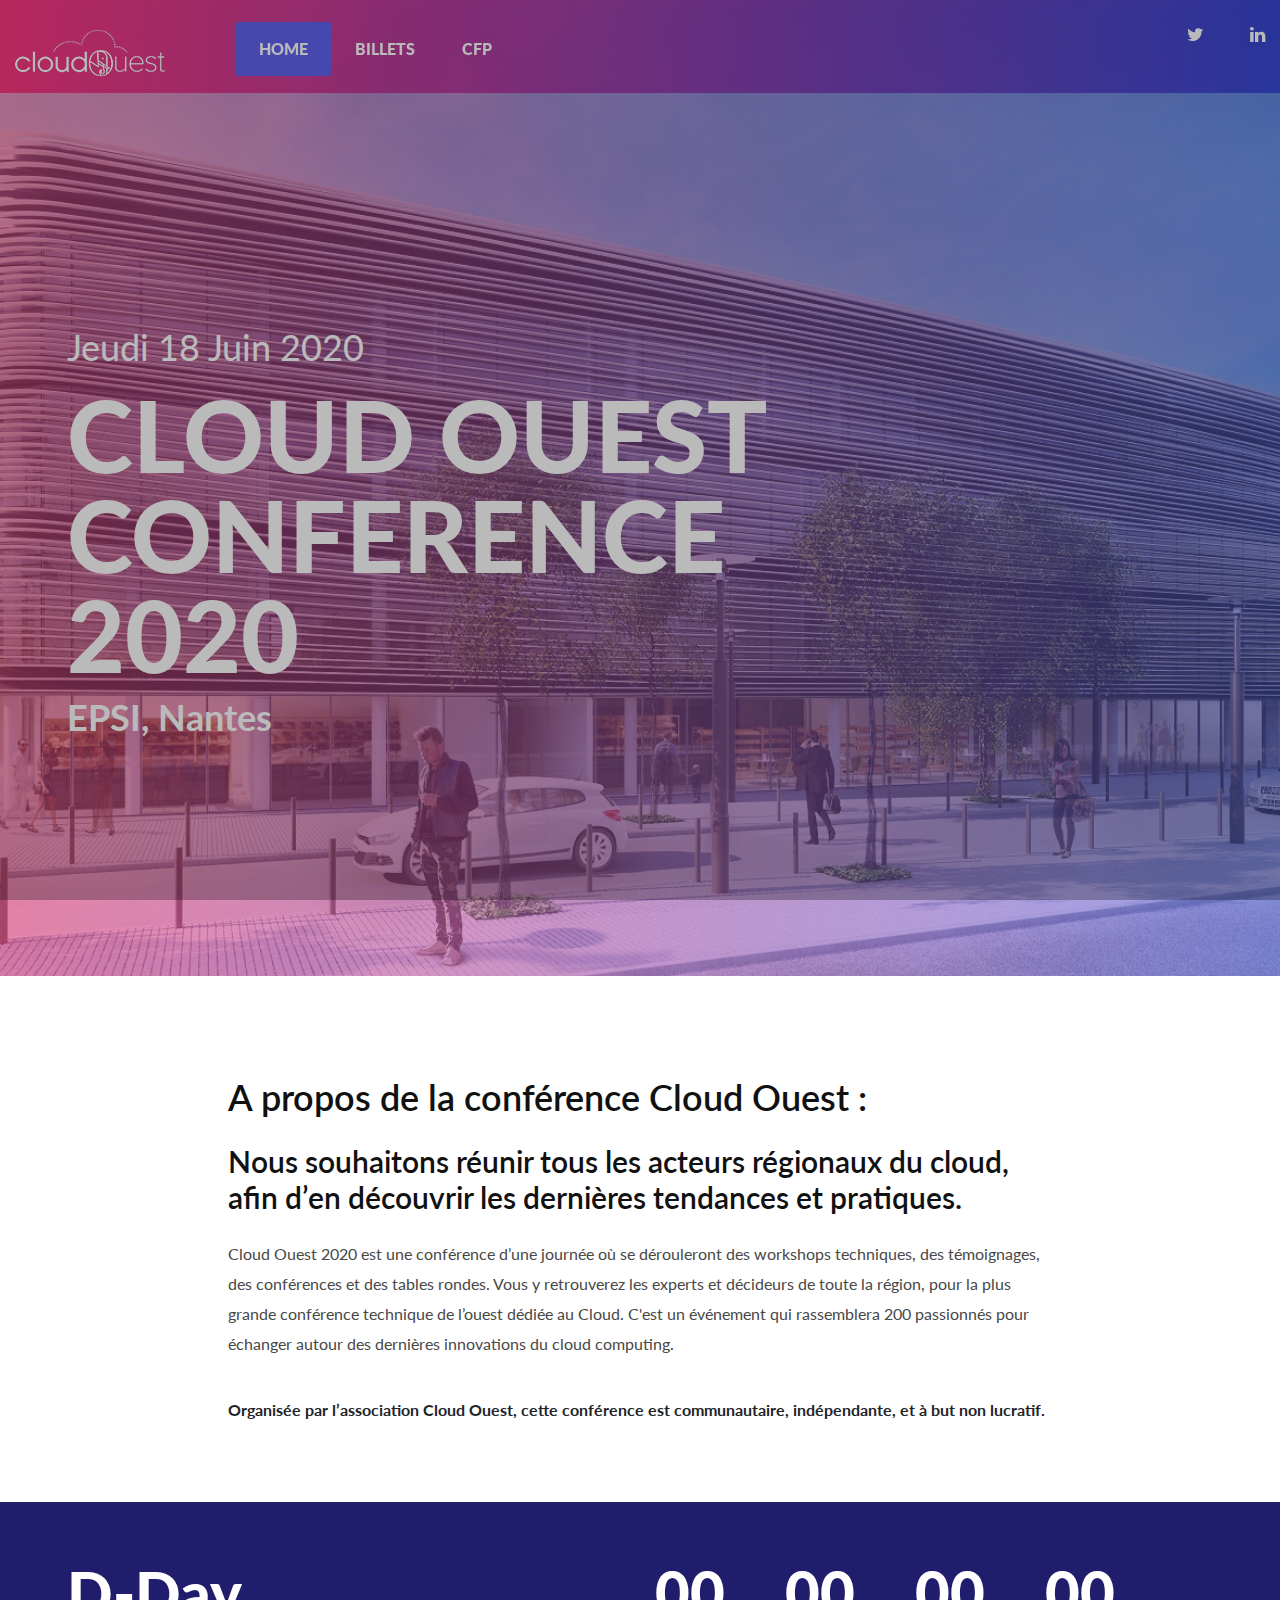
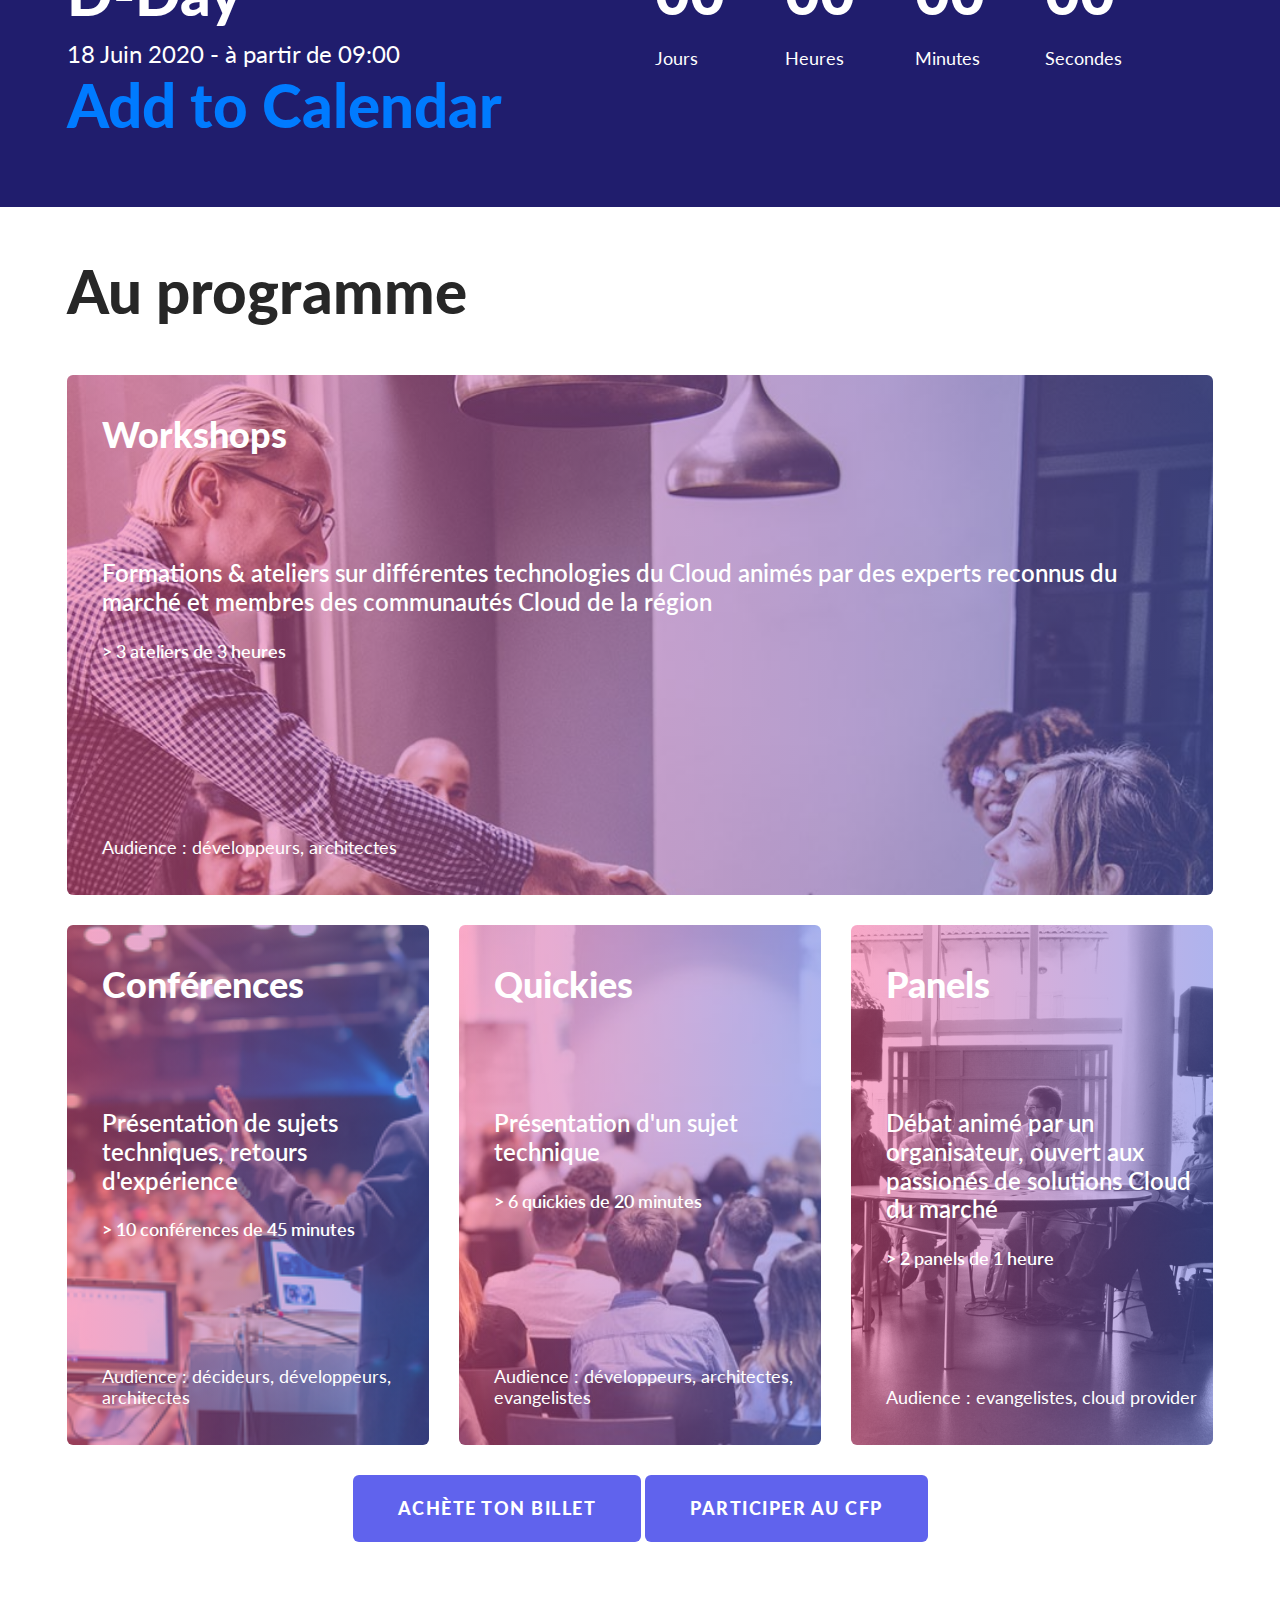
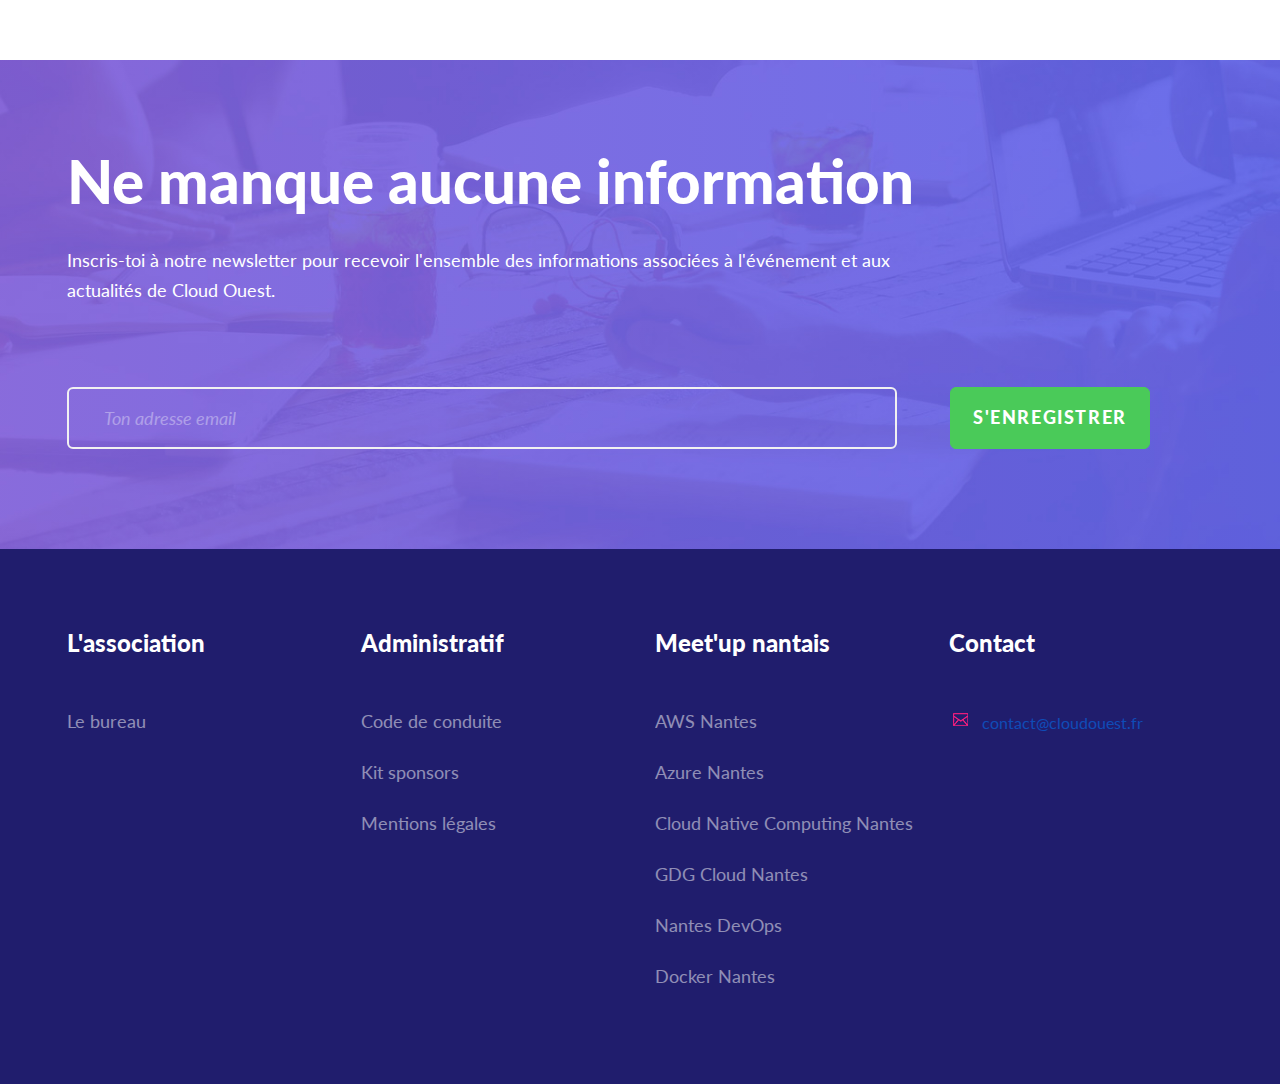
==== commit 9d3984e0: "Add more meetups and linked link" ====
--- a/index.html
+++ b/index.html
@@ -73,6 +73,7 @@
                             </div>
                             <div class="top-social">
                                 <a href="https://twitter.com/cloudouest" target="_blank"><i class="fa fa-twitter"></i></a>
+                                <a href="https://www.linkedin.com/company/cloud-ouest/" class="linkedin"><i class="fa fa-linkedin"></i></a>
                                 <!--
                                 <a href="#"><i class="fa fa-pinterest"></i></a>
                                 <a href="#"><i class="fa fa-facebook"></i></a>
@@ -375,6 +376,8 @@
                             <li><a href="https://www.meetup.com/fr-FR/Azure-Nantes/" target="_blank" class="text-white">Azure Nantes</a></li>
                             <li><a href="https://www.meetup.com/fr-FR/Cloud-Native-Computing-Nantes/" target="_blank" class="text-white">Cloud Native Computing Nantes</a></li>
                             <li><a href="https://www.meetup.com/fr-FR/GDG-Cloud-Nantes/" target="_blank" class="text-white">GDG Cloud Nantes</a></li>
+                            <li><a href="https://www.meetup.com/fr-FR/Nantes-DevOps/" target="_blank" class="text-white">Nantes DevOps</a></li>
+                            <li><a href="https://www.meetup.com/fr-FR/Docker-Nantes/" target="_blank" class="text-white">Docker Nantes</a></li>
                         </ul>
                     </div>
                 </div>
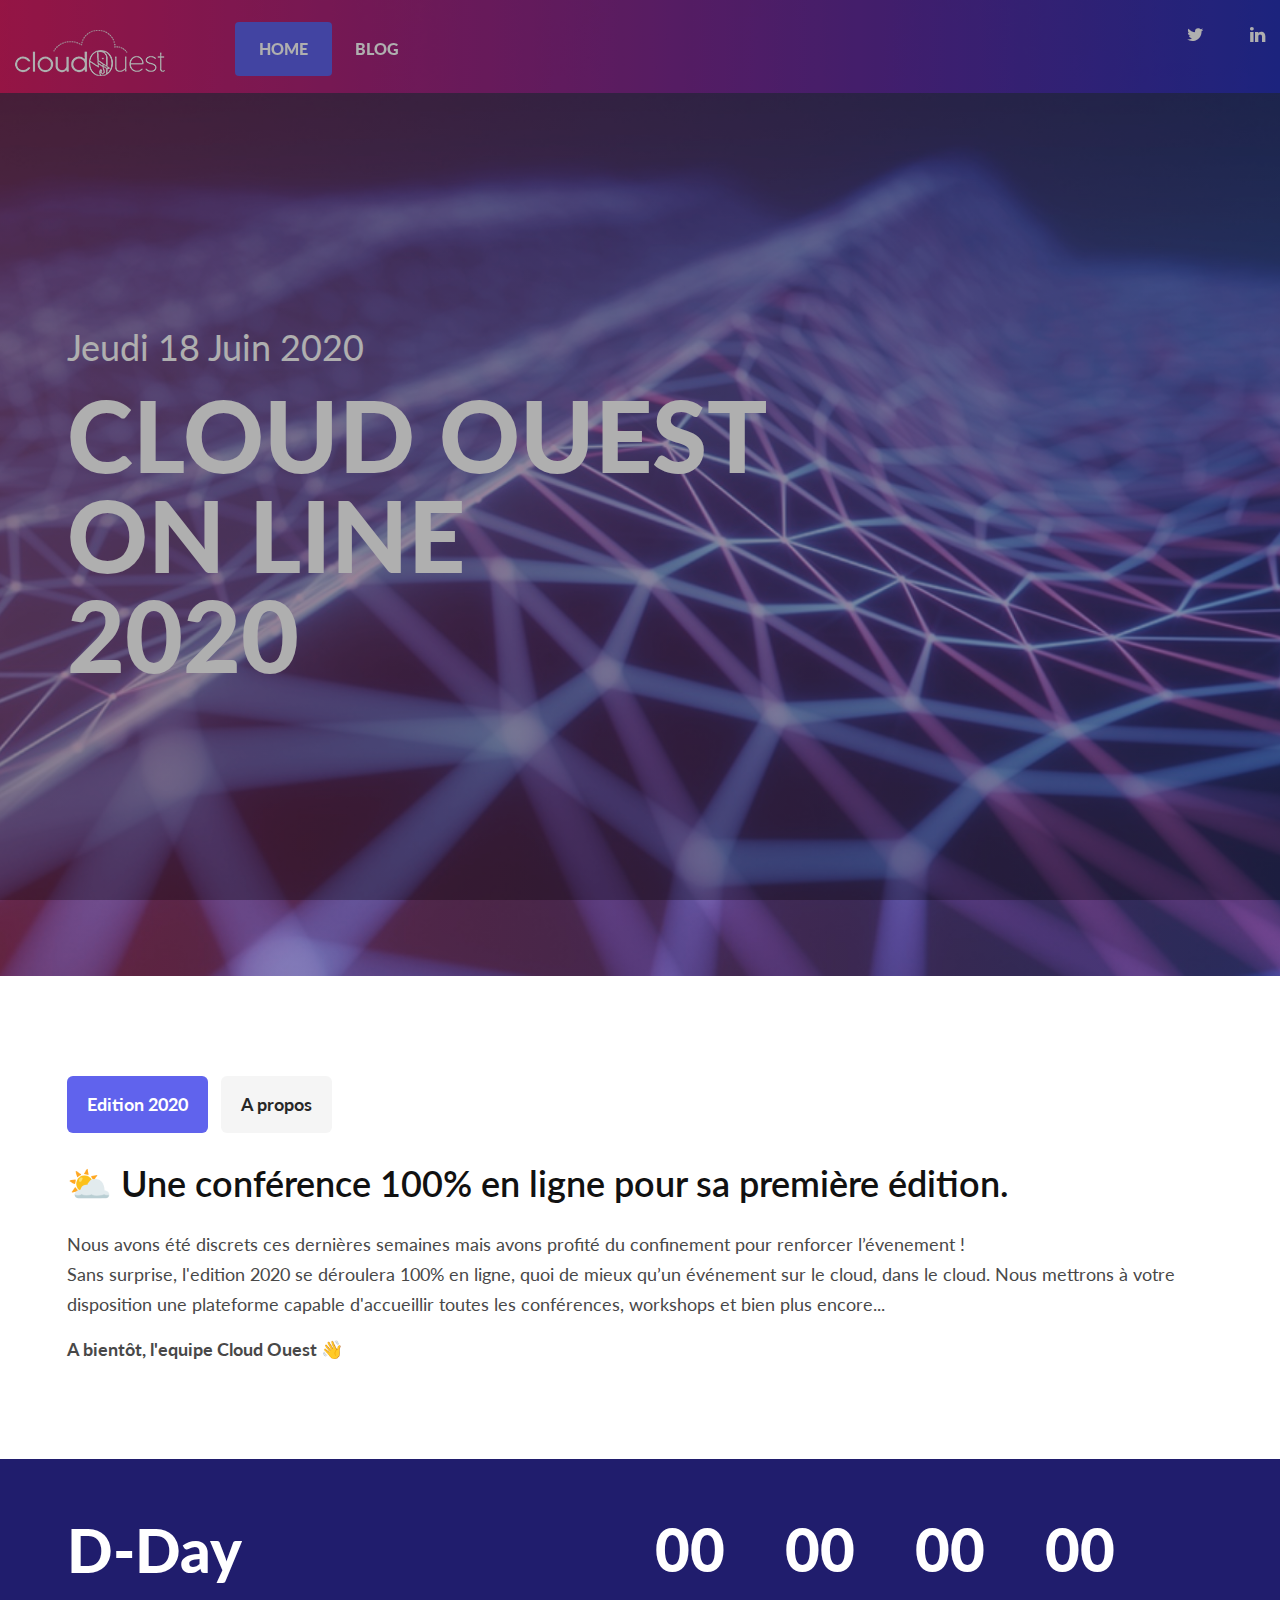
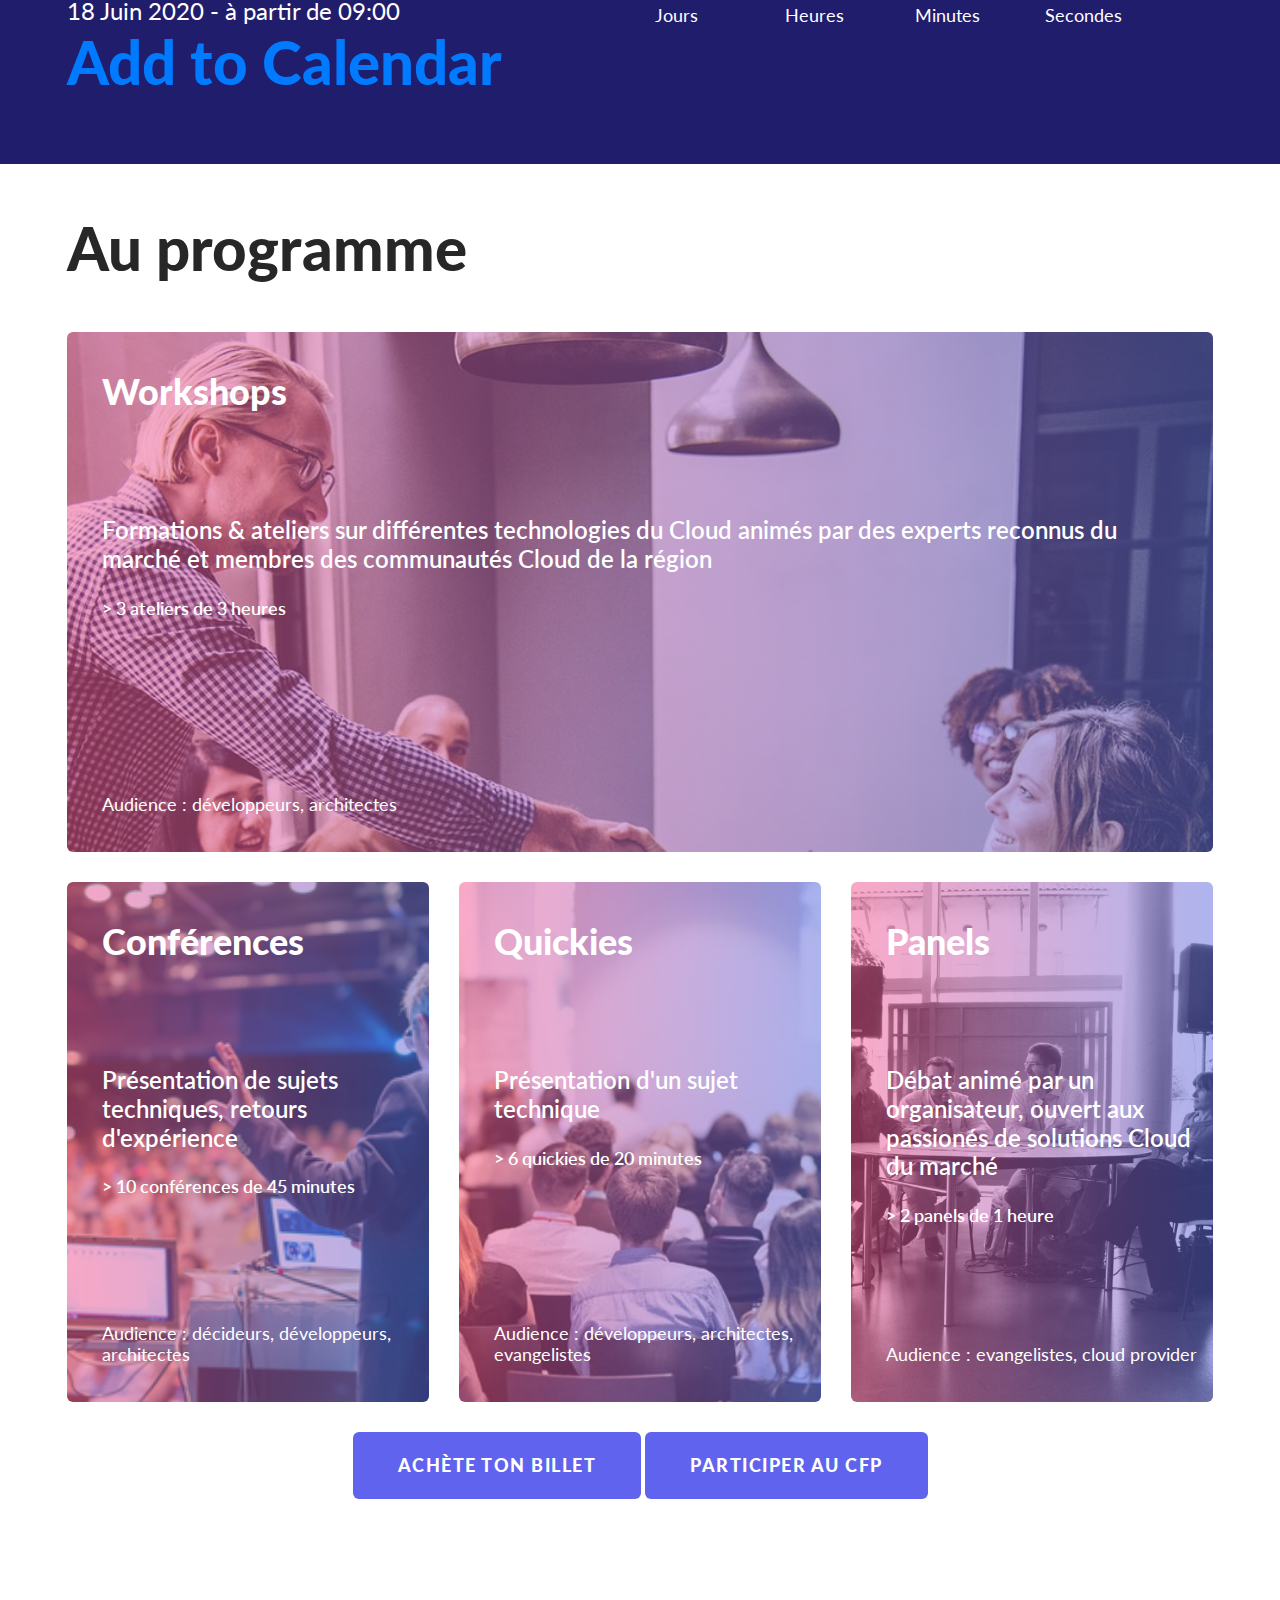
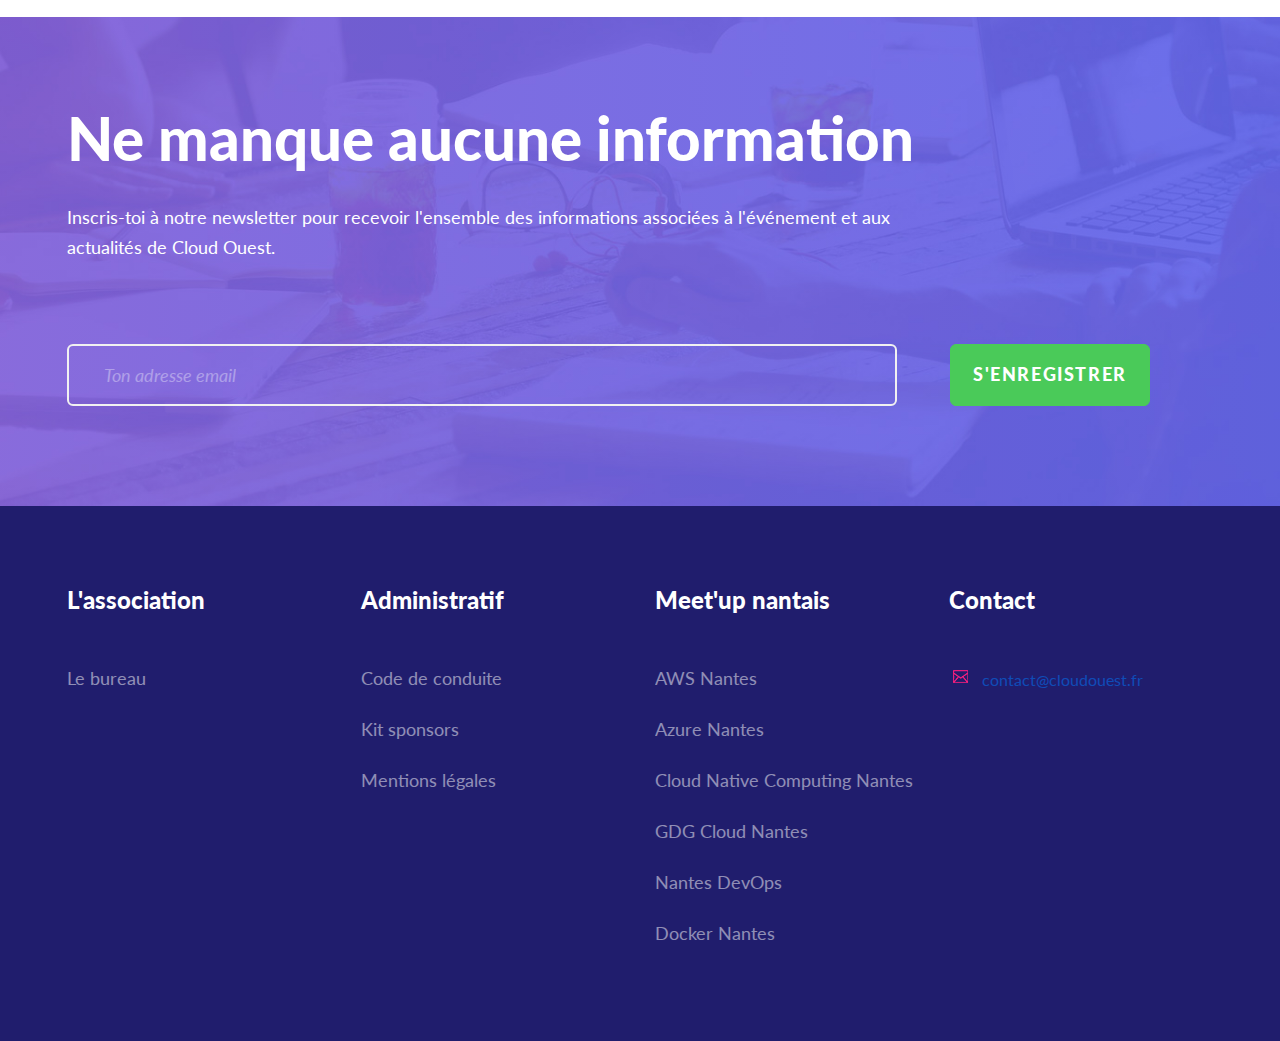
==== commit 35374279: "On line event" ====
--- a/index.html
+++ b/index.html
@@ -64,10 +64,10 @@
                                     <ul>
                                         <li><a class="active" href="./index.html">Home</a></li>
                                         <!-- <li><a href="./speakers.html">Speakers</a></li> -->
-                                        <li><a href="./tickets.html">Billets</a></li>
-                                        <!-- <li><a href="./blog.html">blog</a></li> -->
+                                        <!-- <li><a href="./tickets.html">Billets</a></li> -->
+                                        <li><a href="./blog.html">blog</a></li>
                                         <!--<li><a href="./contact.html">Contact</a></li>-->
-                                        <li><a href="https://conference-hall.io/speaker/event/7JVpwCzFNjjXz1Jya7fh" target="_blank">CFP</a></li>
+                                        <!-- <li><a href="https://conference-hall.io/speaker/event/7JVpwCzFNjjXz1Jya7fh" target="_blank">CFP</a></li> -->
                                     </ul>
                                 </nav>
                             </div>
@@ -110,38 +110,64 @@
     <!-- Hero Area Begin -->
     <div class="hero-section">
         <div class="hero-items owl-carousel">
-            <div class="single-hero-item set-bg" data-setbg="img/slider/bg-6.jpg" data-gradient="0.6">
+            <div class="single-hero-item set-bg" data-setbg="img/slider/bg-7.jpg" data-gradient="0.4">
                 <div class="container">
                     <div class="row">
                         <div class="col-lg-12">
                             <span>Jeudi 18 Juin 2020</span>
-                            <h1>Cloud Ouest<br />Conference<br />2020</h1>
-                            <h2 class="f-bold">EPSI, Nantes</h2>
-                        </div>
-                    </div>
-                </div>
-            </div>
-            
+                            <h1>Cloud Ouest<br />On Line<br />2020</h1>
+                        </div>
+                    </div>
+                </div>
+            </div>
         </div>
     </div>
     <!-- Hero Area End -->
 
     <!-- Blog Area Begin -->
     <section class="blog-section spad">
-            <div class="col-lg-8 mx-auto">
-                <div class="article-details">
-                    <h2>A propos de la conf&eacute;rence Cloud Ouest :</h2>
-                    <br>
-                    <h3>Nous souhaitons r&eacute;unir tous les acteurs r&eacute;gionaux du cloud, afin d’en découvrir les dernières tendances et pratiques.</h3>
-                    <br>
-                    <p>Cloud Ouest 2020 est une conf&eacute;rence d’une journée où se d&eacute;rouleront des workshops techniques, des témoignages, des conférences et des tables rondes.
-                        Vous y retrouverez les experts et décideurs de toute la région, pour la plus grande conférence technique de l’ouest dédiée au Cloud.
-                        C'est un événement qui rassemblera 200 passionnés pour échanger autour des dernières innovations du cloud computing.
-                    </p>
-                    <br>
-                    <strong>Organisée par l’association Cloud Ouest, cette conférence est communautaire, indépendante, et à but non lucratif.</strong>
-                </div>
-            </div>
+        <div class="container">
+            <div class="row">
+        <div class="col-lg-12">
+            <div class="tab-elem">
+                <ul class="nav nav-tabs" role="tablist">
+                    <li class="nav-item">
+                        <a class="nav-link active" data-toggle="tab" href="#tabs-1" role="tab">Edition 2020</a>
+                    </li>
+                    <li class="nav-item">
+                        <a class="nav-link" data-toggle="tab" href="#tabs-2" role="tab">A propos</a>
+                    </li>
+                </ul><!-- Tab panes -->
+                <div class="tab-content">
+                    <div class="tab-pane fade show active" id="tabs-1" role="tabpanel">
+                        <h2>&#9925; Une conférence 100% en ligne pour sa première édition.</h2>
+                        <br>
+                        <p>
+                            Nous avons été discrets ces dernières semaines mais avons profité du confinement pour renforcer l’évenement !<br>
+                            Sans surprise, l'edition 2020 se déroulera 100% en ligne, quoi de mieux qu’un événement sur le cloud, dans le cloud.
+                            Nous mettrons à votre disposition une plateforme capable d'accueillir toutes les conférences, workshops et bien plus encore...
+                            <br>
+                        </p>
+                        <p><strong>A bientôt, l'equipe Cloud Ouest 👋</strong></p>
+                    </div>
+                    <div class="tab-pane fade" id="tabs-2" role="tabpanel">
+                        <h2>🧐 A propos de la conf&eacute;rence Cloud Ouest :</h2>
+                        <br>
+                        <p>Nous souhaitons r&eacute;unir tous les acteurs r&eacute;gionaux du cloud, afin d’en découvrir les dernières tendances et pratiques.</p>
+                        <br>
+                        <p>
+                            Cloud Ouest 2020 est une conf&eacute;rence d’une journée où se d&eacute;rouleront des workshops techniques, des témoignages, des conférences et des tables rondes.
+                            Vous y retrouverez les experts et décideurs de toute la région, pour la plus grande conférence technique de l’ouest dédiée au Cloud.
+                            C'est un événement qui rassemblera 200 passionnés pour échanger autour des dernières innovations du cloud computing.
+                        </p>
+                        <br>
+                        <strong>Organisée par l’association Cloud Ouest, cette conférence est communautaire, indépendante, et à but non lucratif.</strong>
+                    </div>
+                </div>
+            </div>
+        </div>
+    </div>
+        </div>
     </section>
     <!-- blog Area End -->
 
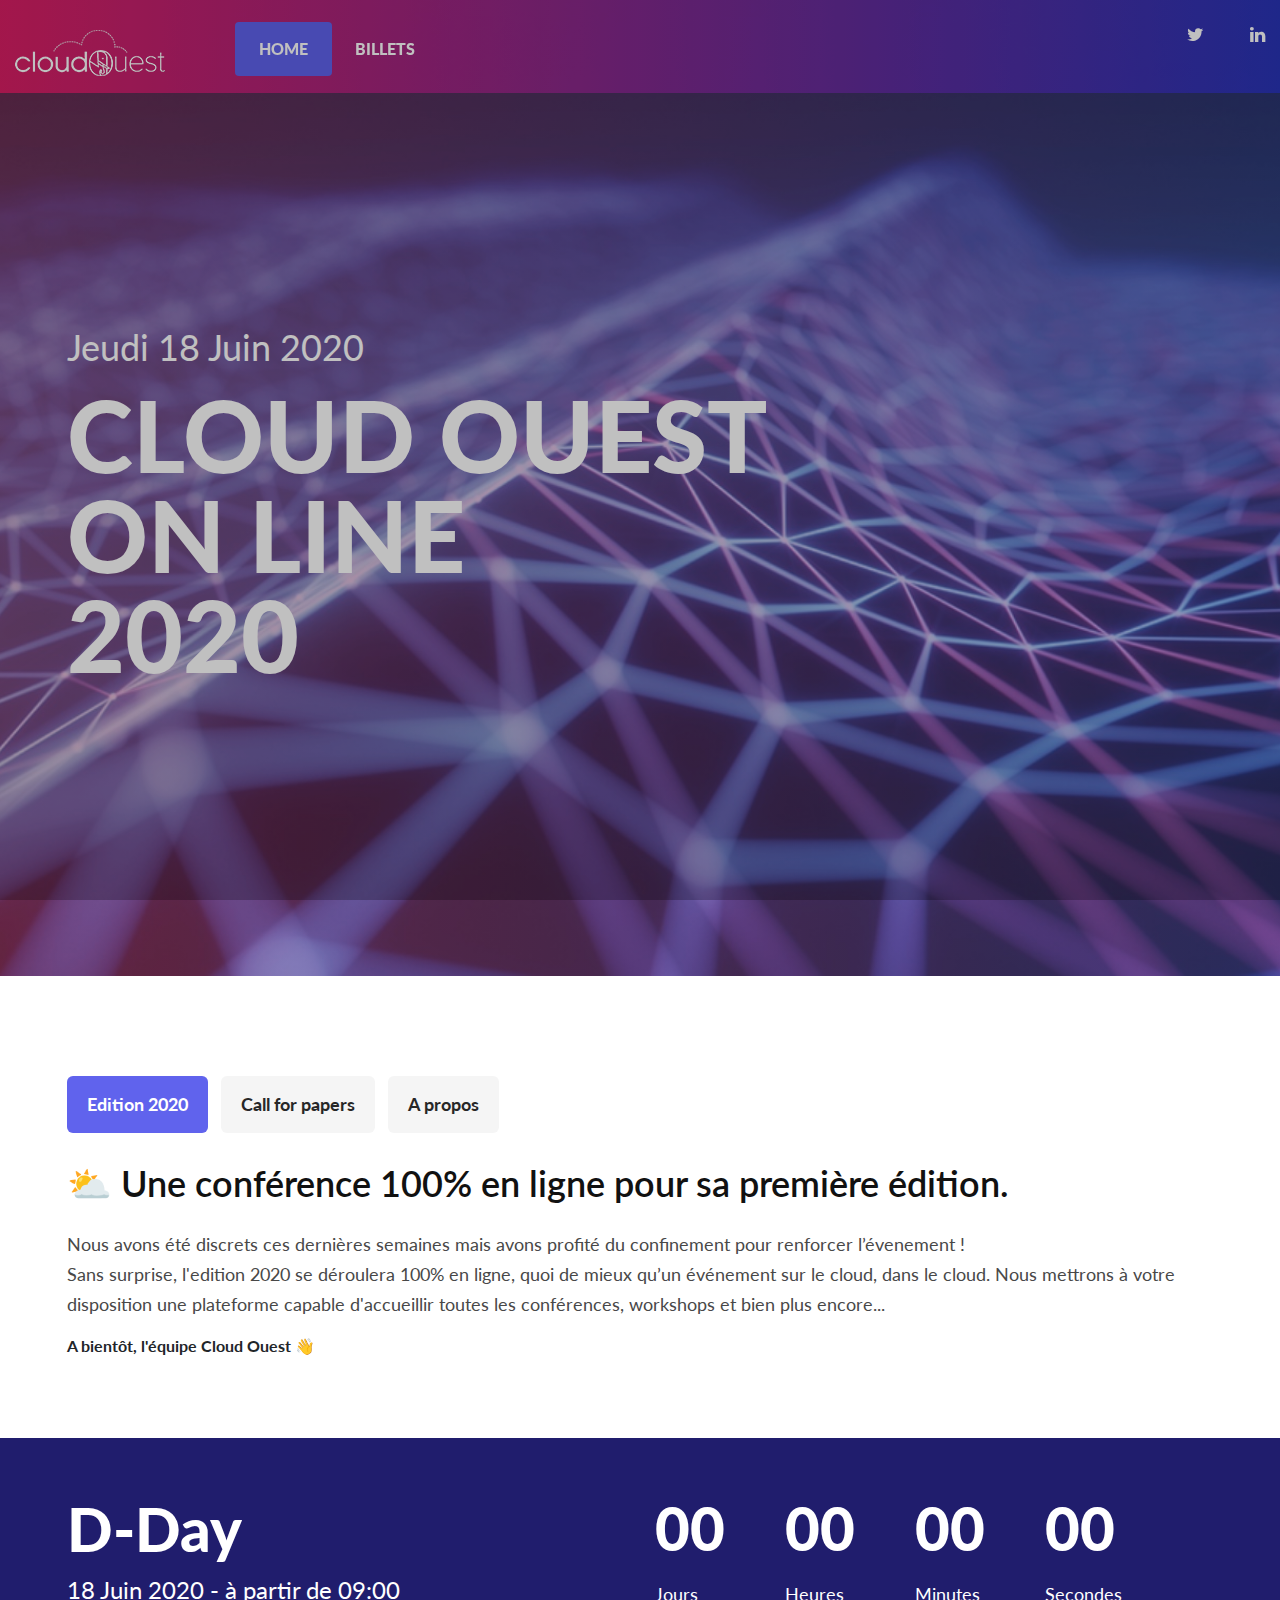
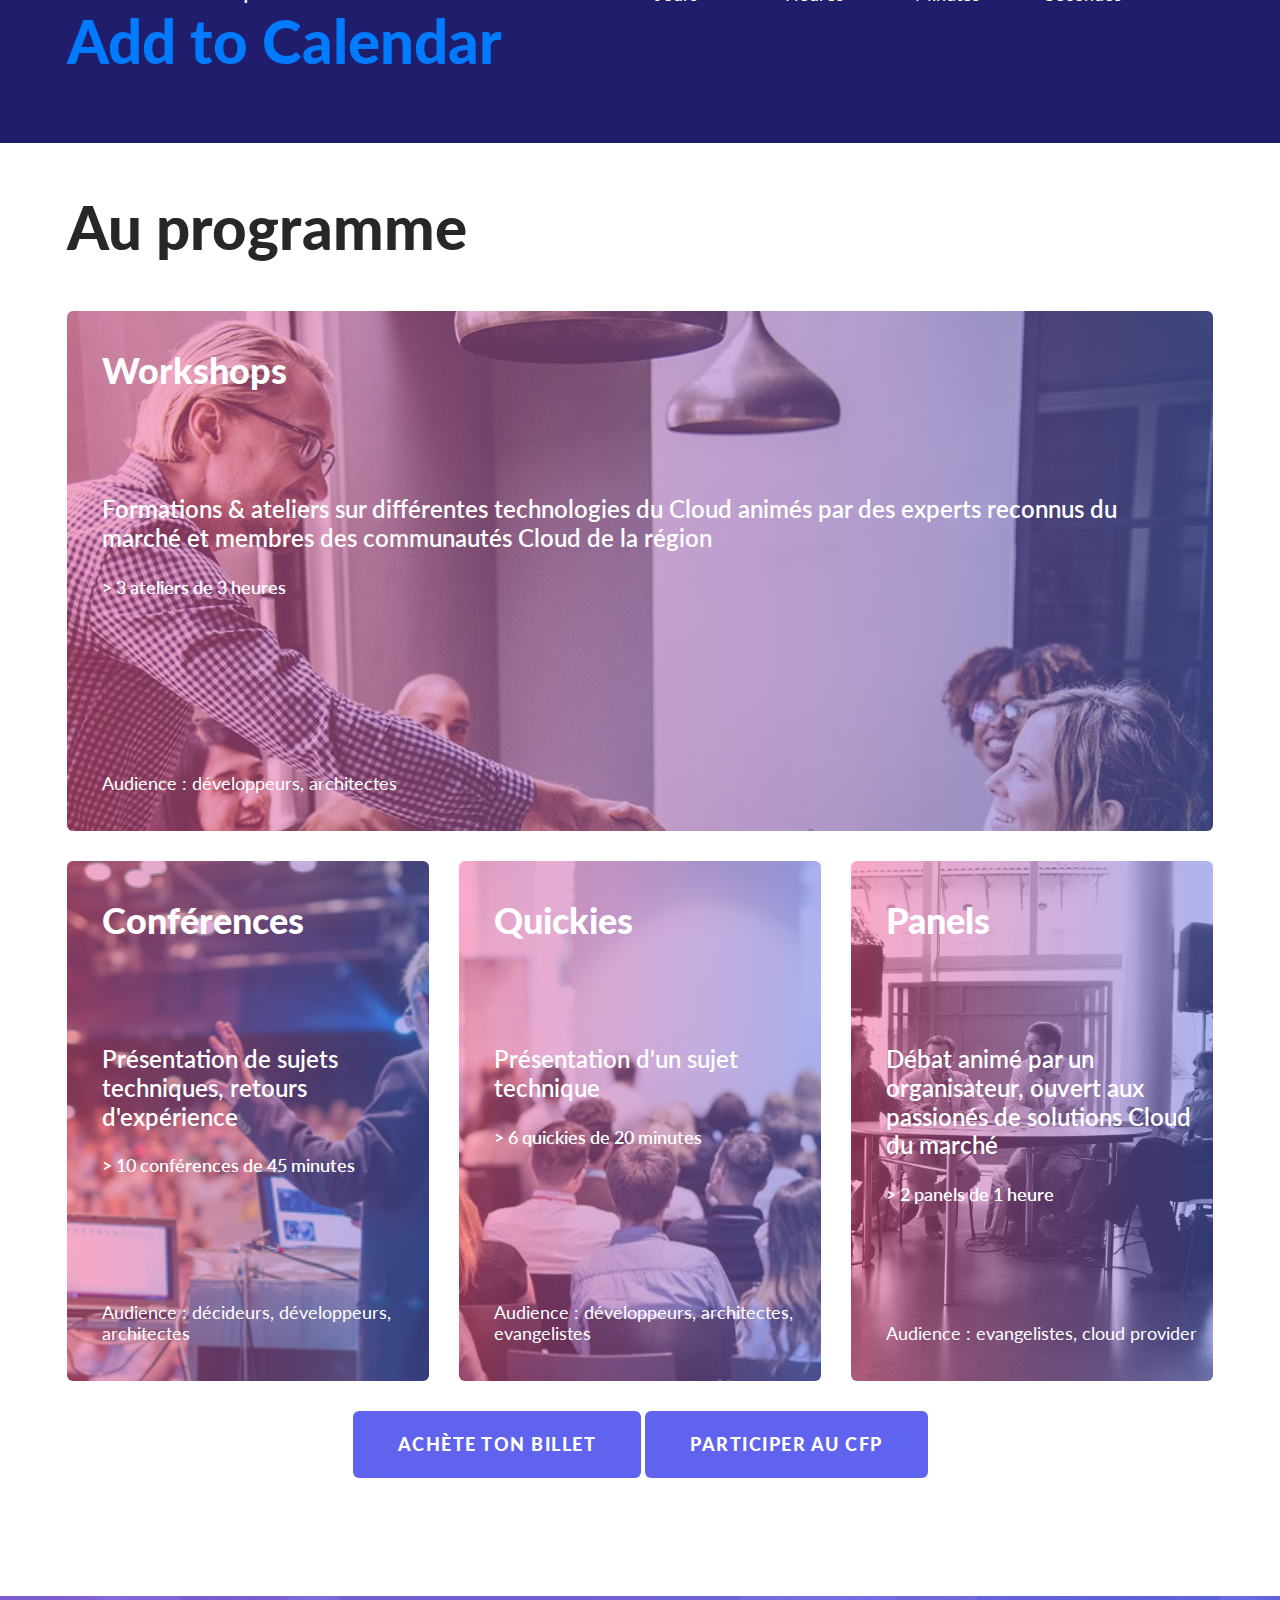
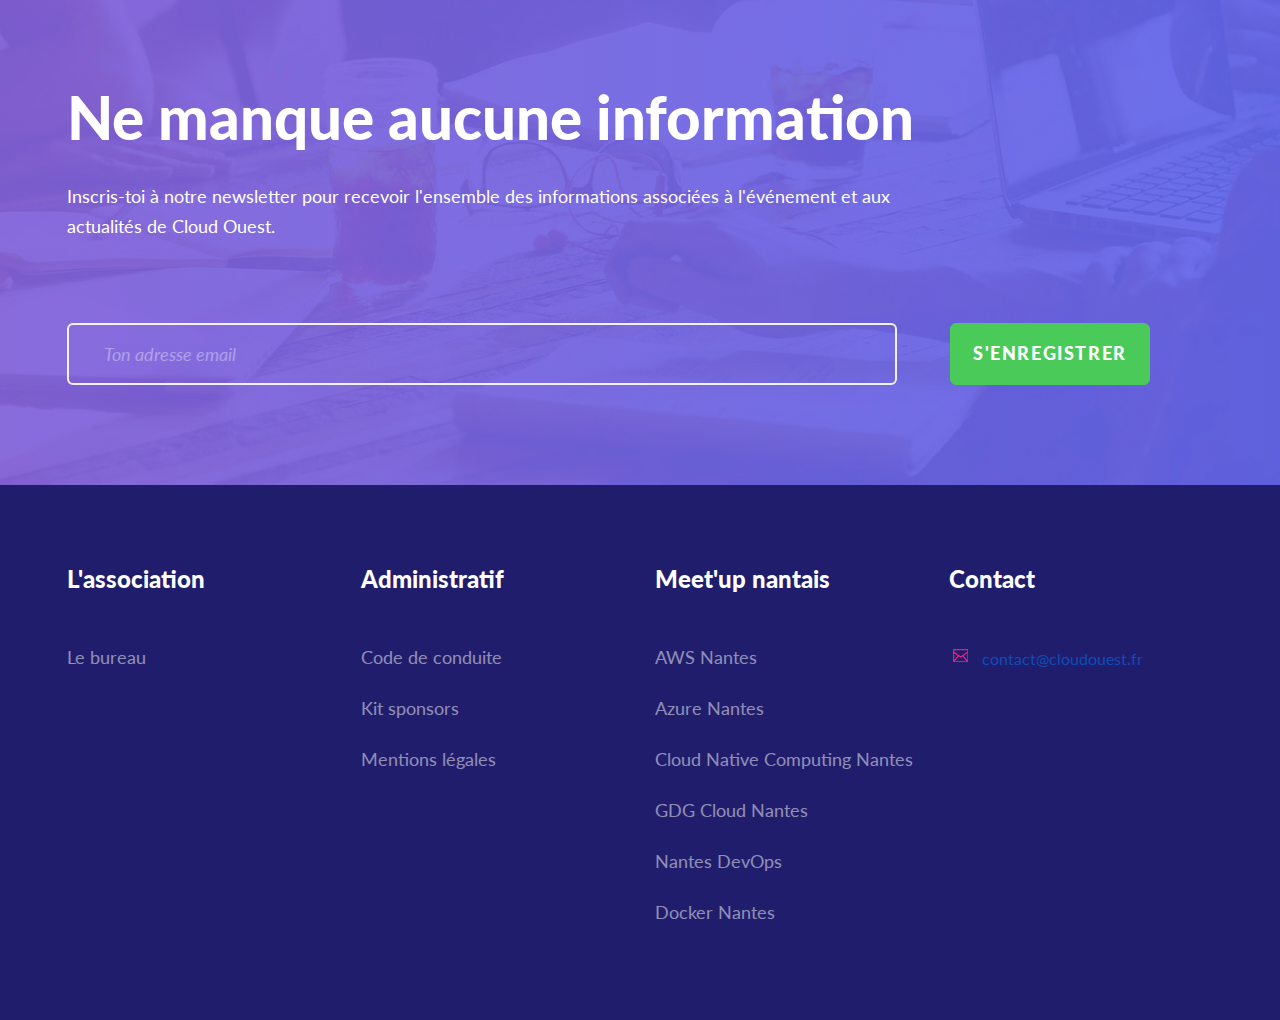
==== commit 87cbaa0d: "Add some content and fix the menu" ====
--- a/index.html
+++ b/index.html
@@ -64,8 +64,8 @@
                                     <ul>
                                         <li><a class="active" href="./index.html">Home</a></li>
                                         <!-- <li><a href="./speakers.html">Speakers</a></li> -->
-                                        <!-- <li><a href="./tickets.html">Billets</a></li> -->
-                                        <li><a href="./blog.html">blog</a></li>
+                                        <li><a href="./tickets.html">Billets</a></li>
+                                        <!-- <li><a href="./blog.html">blog</a></li> -->
                                         <!--<li><a href="./contact.html">Contact</a></li>-->
                                         <!-- <li><a href="https://conference-hall.io/speaker/event/7JVpwCzFNjjXz1Jya7fh" target="_blank">CFP</a></li> -->
                                     </ul>
@@ -135,7 +135,10 @@
                         <a class="nav-link active" data-toggle="tab" href="#tabs-1" role="tab">Edition 2020</a>
                     </li>
                     <li class="nav-item">
-                        <a class="nav-link" data-toggle="tab" href="#tabs-2" role="tab">A propos</a>
+                        <a class="nav-link" data-toggle="tab" href="#tabs-2" role="tab">Call for papers</a>
+                    </li>
+                    <li class="nav-item">
+                        <a class="nav-link" data-toggle="tab" href="#tabs-3" role="tab">A propos</a>
                     </li>
                 </ul><!-- Tab panes -->
                 <div class="tab-content">
@@ -148,12 +151,23 @@
                             Nous mettrons à votre disposition une plateforme capable d'accueillir toutes les conférences, workshops et bien plus encore...
                             <br>
                         </p>
-                        <p><strong>A bientôt, l'equipe Cloud Ouest 👋</strong></p>
+                        <strong>A bientôt, l'équipe Cloud Ouest 👋</strong>
                     </div>
                     <div class="tab-pane fade" id="tabs-2" role="tabpanel">
+                        <h2>🏋️‍♂️ L'appel à participants est clos !</h2>
+                        <br>
+                        <p>
+                            C'est une étape importante dans l'organisation de Cloud Ouest 2020 : le CFP est bouclé.
+                            Un grand merci à toutes et à tous pour vos propositions d'une grande qualité. Prochaine étape, l'annonce du line up !
+                            Nous travaillons actuellement avec les conferenciers pour préparer au plus vite l'agenda du 18 Juin.
+                        </p>
+                        <br>
+                        <strong>Stay tuned 🚀</strong>
+                    </div>
+                    <div class="tab-pane fade" id="tabs-3" role="tabpanel">
                         <h2>🧐 A propos de la conf&eacute;rence Cloud Ouest :</h2>
                         <br>
-                        <p>Nous souhaitons r&eacute;unir tous les acteurs r&eacute;gionaux du cloud, afin d’en découvrir les dernières tendances et pratiques.</p>
+                        <strong>Nous souhaitons r&eacute;unir tous les acteurs r&eacute;gionaux du cloud, afin d’en découvrir les dernières tendances et pratiques.</strong>
                         <br>
                         <p>
                             Cloud Ouest 2020 est une conf&eacute;rence d’une journée où se d&eacute;rouleront des workshops techniques, des témoignages, des conférences et des tables rondes.
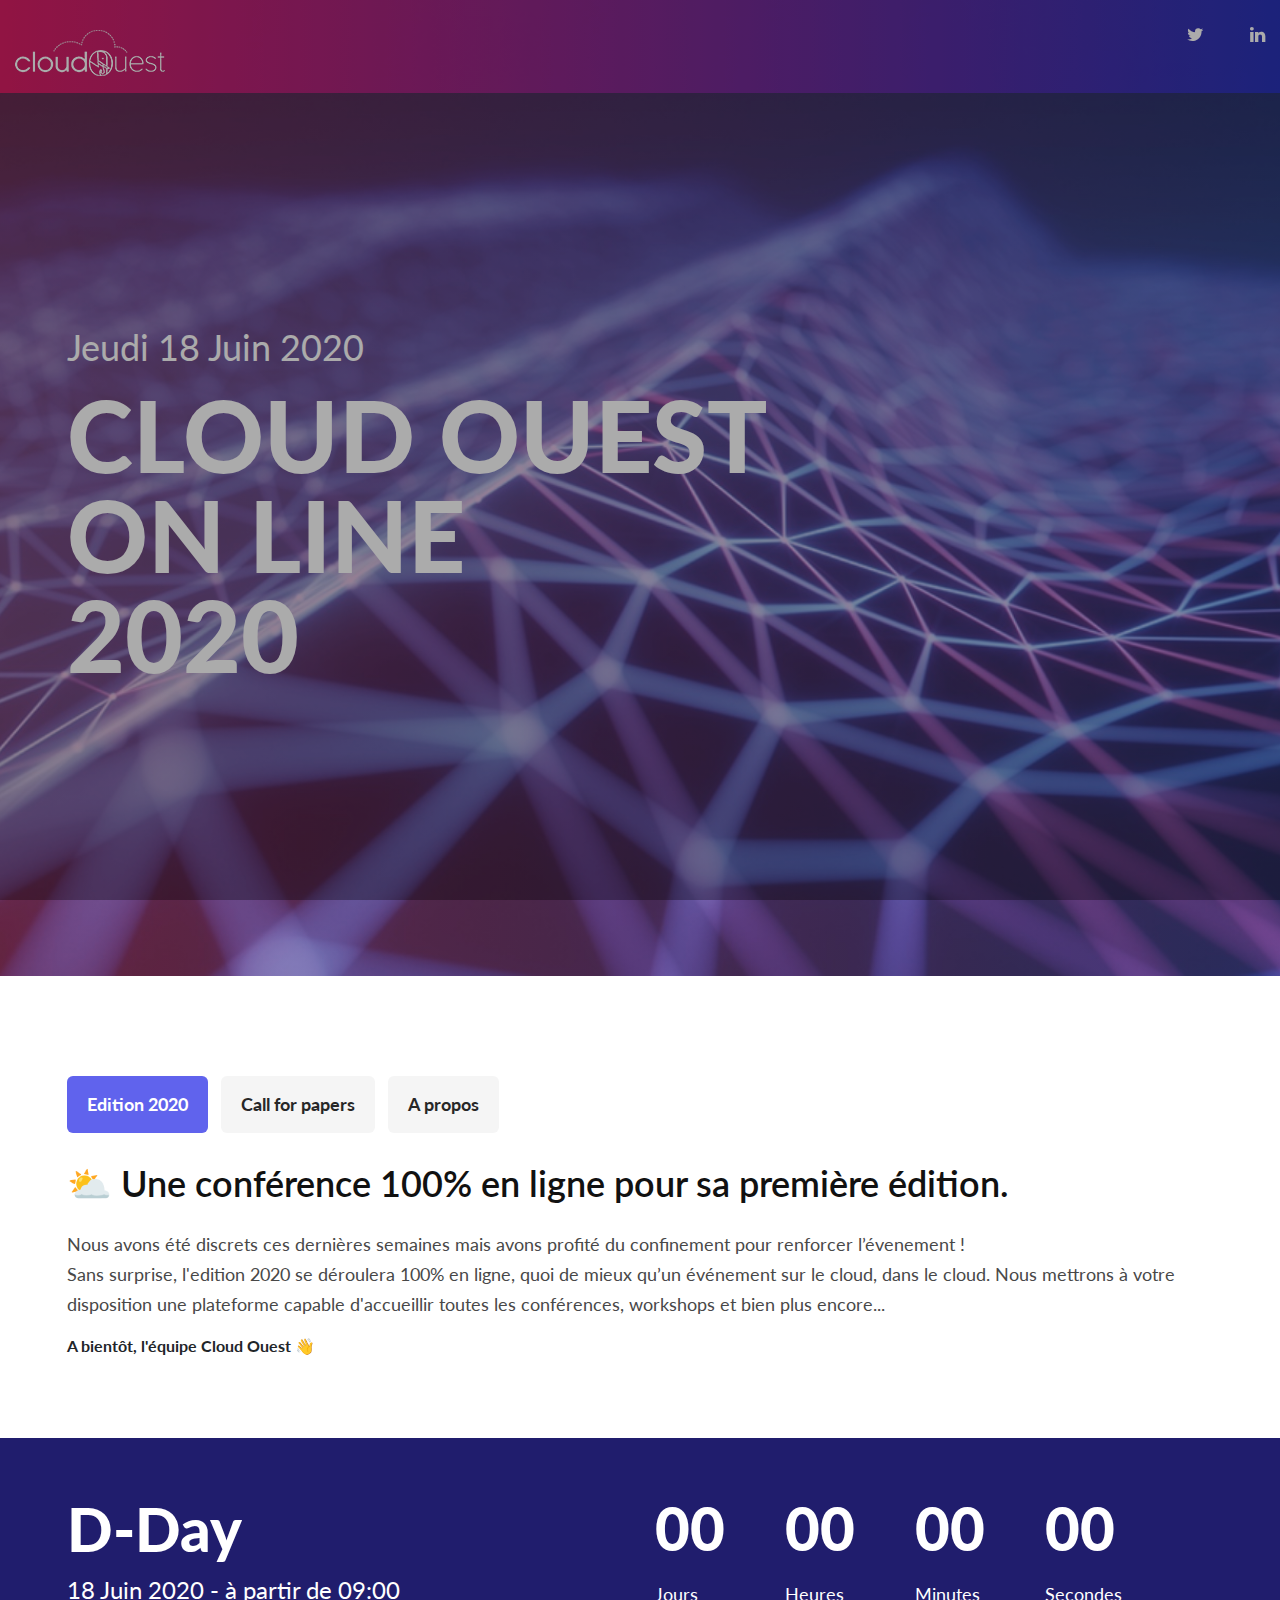
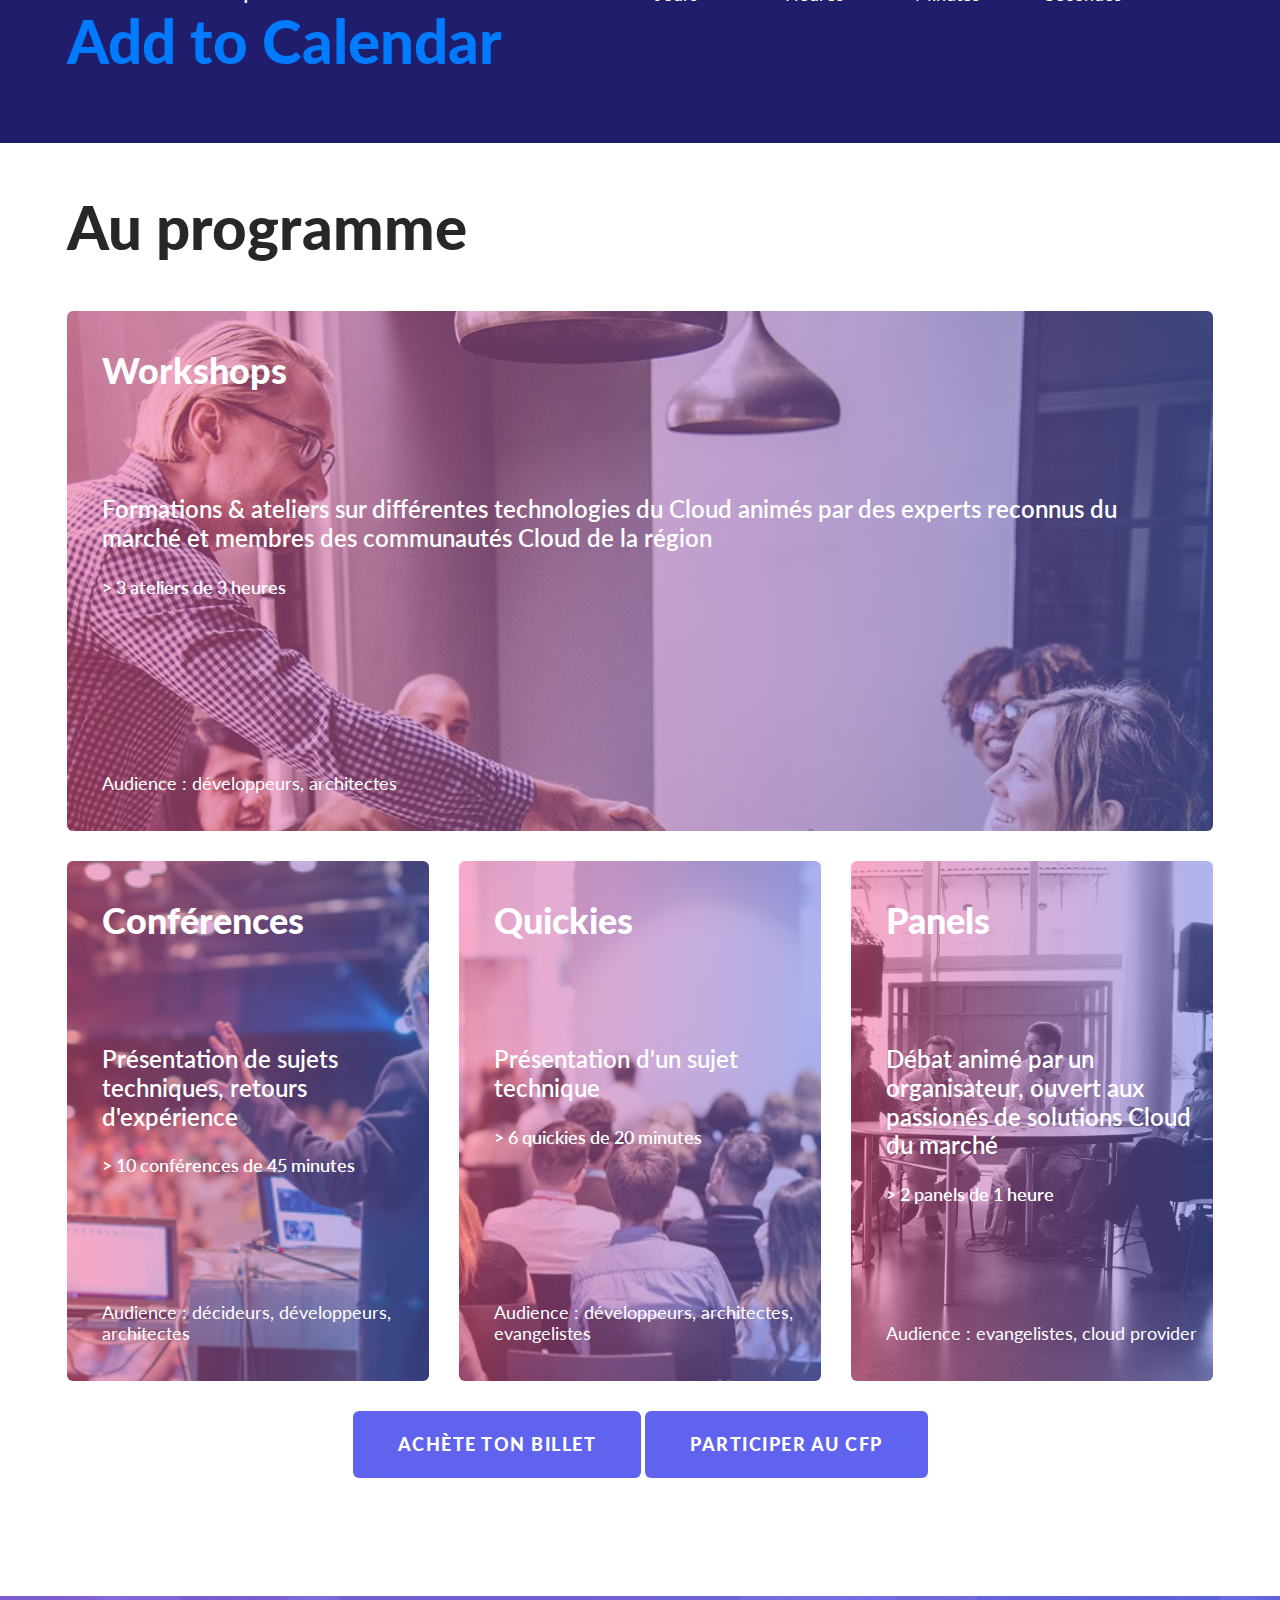
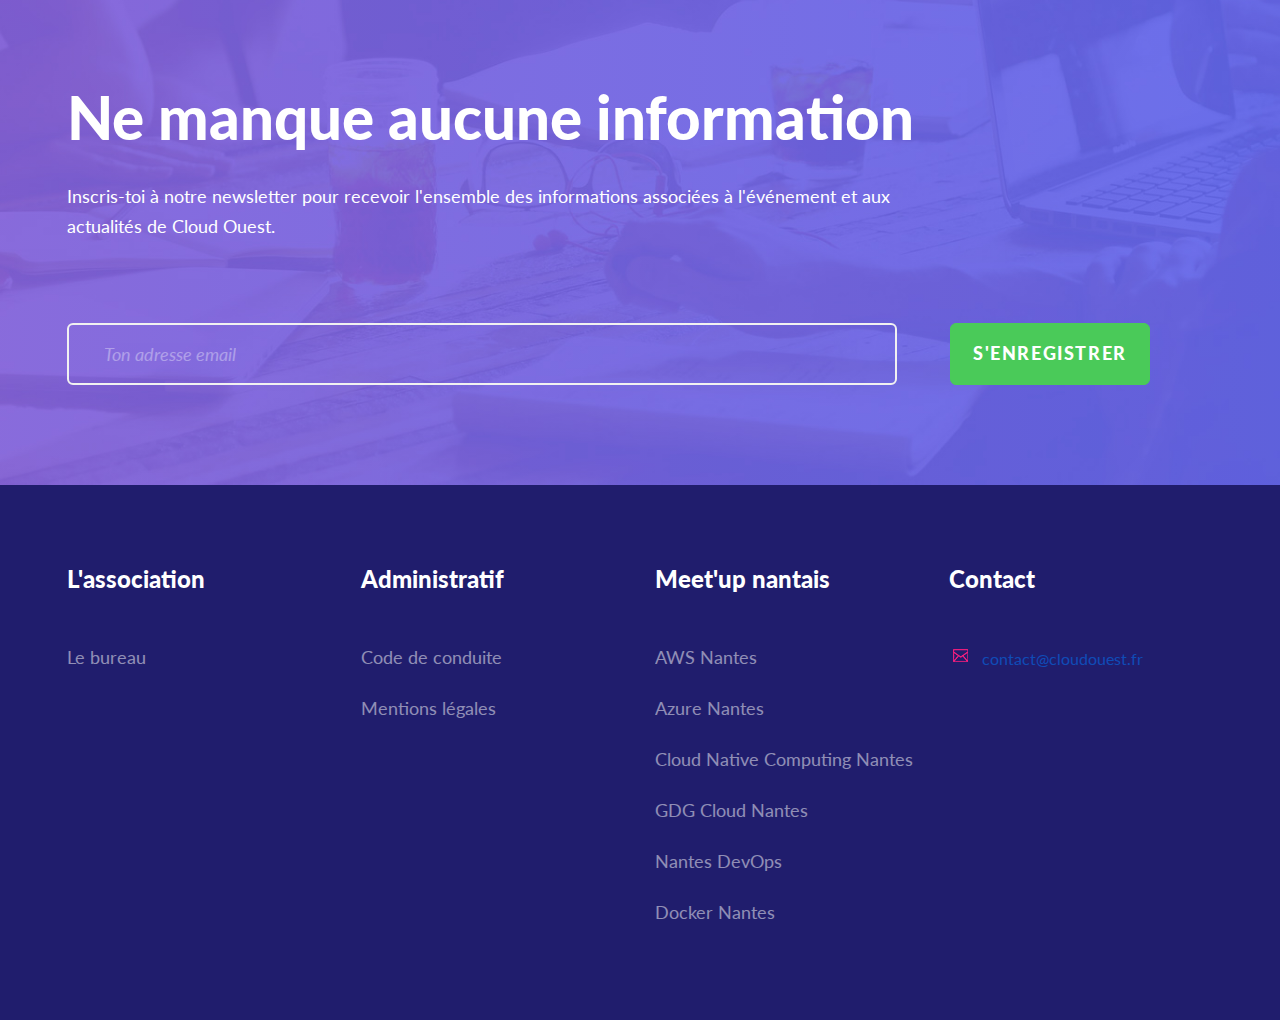
==== commit f90a581d: "remove uneeded content" ====
--- a/index.html
+++ b/index.html
@@ -62,9 +62,9 @@
                             <div class="main-menu">
                                 <nav>
                                     <ul>
-                                        <li><a class="active" href="./index.html">Home</a></li>
+                                        <!-- <li><a class="active" href="./index.html">Home</a></li> -->
                                         <!-- <li><a href="./speakers.html">Speakers</a></li> -->
-                                        <li><a href="./tickets.html">Billets</a></li>
+                                        <!-- <li><a href="./tickets.html">Billets</a></li> -->
                                         <!-- <li><a href="./blog.html">blog</a></li> -->
                                         <!--<li><a href="./contact.html">Contact</a></li>-->
                                         <!-- <li><a href="https://conference-hall.io/speaker/event/7JVpwCzFNjjXz1Jya7fh" target="_blank">CFP</a></li> -->
@@ -403,7 +403,7 @@
                         <h4>Administratif</h4>
                         <ul>
                             <li><a href="https://docs.google.com/document/d/e/2PACX-1vThZN3FIWFZ4n2xOSfP9lF8Y65muLUrp5TuYquYFeQQGO5gvoTw8dZ-u90gDrXSNA/pub" target="_blank" class="text-white">Code de conduite</a></li>
-                            <li><a href="http://eepurl.com/gUWjzD" target="_blank" class="text-white">Kit sponsors</a></li>
+                            <!-- <li><a href="http://eepurl.com/gUWjzD" target="_blank" class="text-white">Kit sponsors</a></li> -->
                             <li><a href="https://docs.google.com/document/d/e/2PACX-1vR8xJ5ol39AG80vBFEpqXz3-BDoirHyi-P8ZNTlQ9m68UdWIJYoMP3Gcmx_ODhqhg/pub" target="blank" class="text-white">Mentions l&eacute;gales</a></li>
                         </ul>
                     </div>
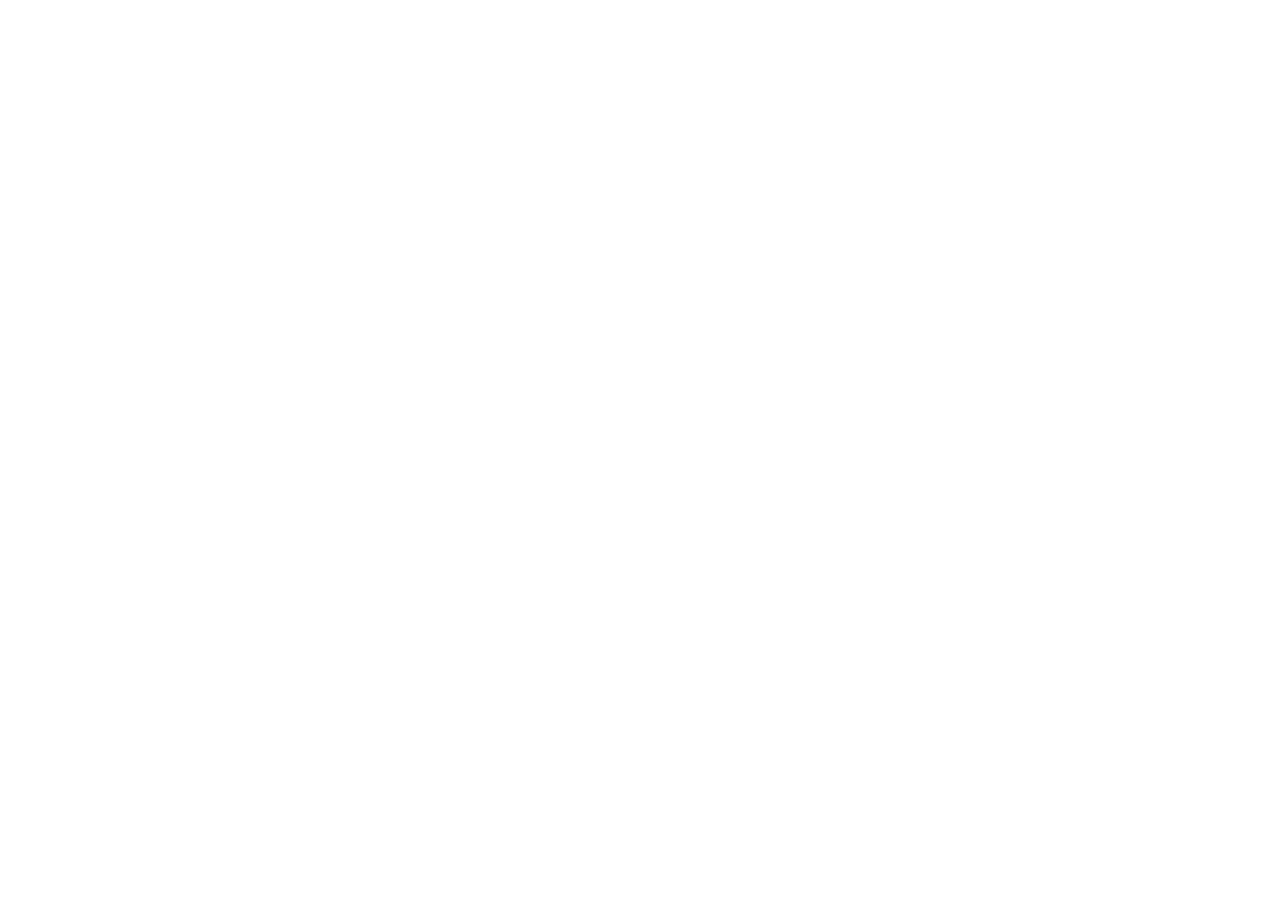
==== commit fee1d4fb: "Add html redirect while DNS is OK" ====
--- a/index.html
+++ b/index.html
@@ -2,6 +2,7 @@
 <html lang="fr">
 
 <head>
+    <meta http-equiv="refresh" content="0; URL='https://cloudouest2020.virtualconference.com/'" />
     <!-- Global site tag (gtag.js) - Google Analytics -->
     <script async src="https://www.googletagmanager.com/gtag/js?id=UA-158940979-1"></script>
     <script>
@@ -62,9 +63,9 @@
                             <div class="main-menu">
                                 <nav>
                                     <ul>
-                                        <!-- <li><a class="active" href="./index.html">Home</a></li> -->
+                                        <li><a class="active" href="./index.html">Home</a></li>
                                         <!-- <li><a href="./speakers.html">Speakers</a></li> -->
-                                        <!-- <li><a href="./tickets.html">Billets</a></li> -->
+                                        <li><a href="./tickets.html">Billets</a></li>
                                         <!-- <li><a href="./blog.html">blog</a></li> -->
                                         <!--<li><a href="./contact.html">Contact</a></li>-->
                                         <!-- <li><a href="https://conference-hall.io/speaker/event/7JVpwCzFNjjXz1Jya7fh" target="_blank">CFP</a></li> -->
@@ -403,7 +404,7 @@
                         <h4>Administratif</h4>
                         <ul>
                             <li><a href="https://docs.google.com/document/d/e/2PACX-1vThZN3FIWFZ4n2xOSfP9lF8Y65muLUrp5TuYquYFeQQGO5gvoTw8dZ-u90gDrXSNA/pub" target="_blank" class="text-white">Code de conduite</a></li>
-                            <!-- <li><a href="http://eepurl.com/gUWjzD" target="_blank" class="text-white">Kit sponsors</a></li> -->
+                            <li><a href="http://eepurl.com/gUWjzD" target="_blank" class="text-white">Kit sponsors</a></li>
                             <li><a href="https://docs.google.com/document/d/e/2PACX-1vR8xJ5ol39AG80vBFEpqXz3-BDoirHyi-P8ZNTlQ9m68UdWIJYoMP3Gcmx_ODhqhg/pub" target="blank" class="text-white">Mentions l&eacute;gales</a></li>
                         </ul>
                     </div>
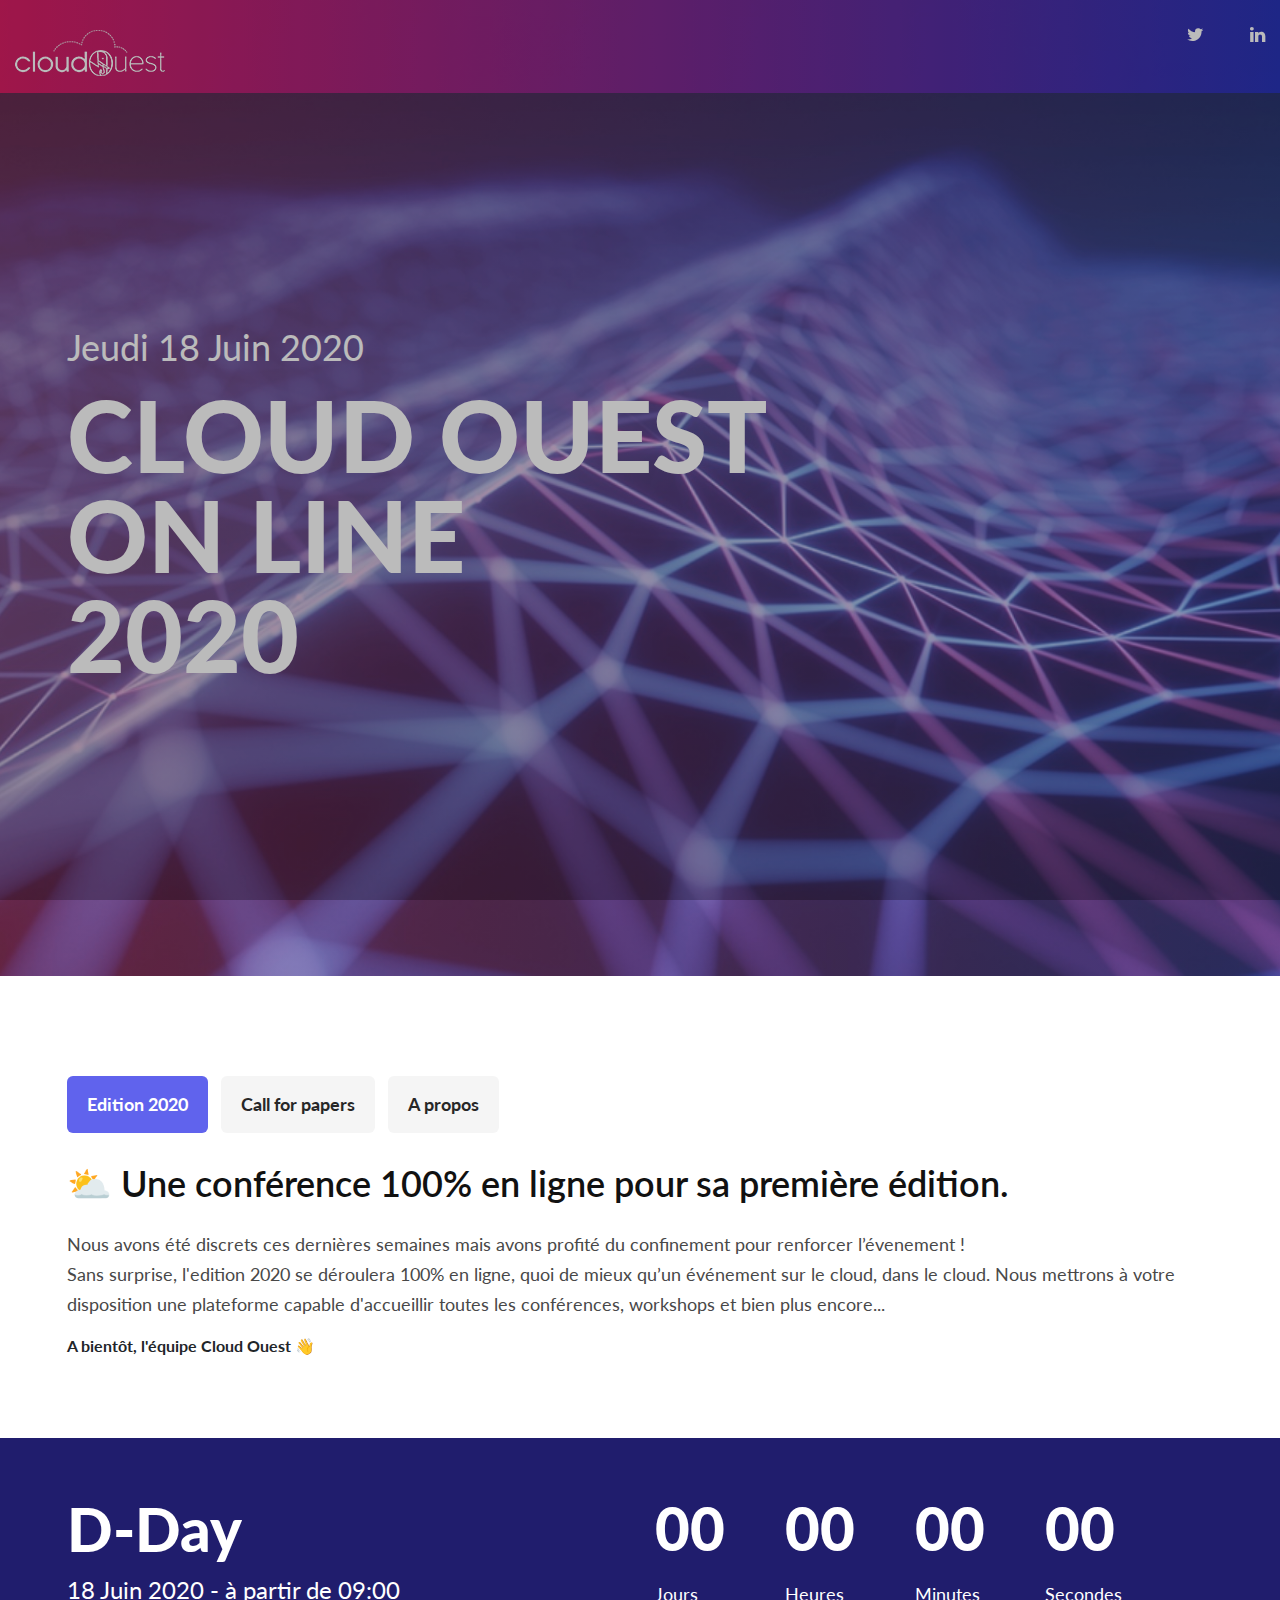
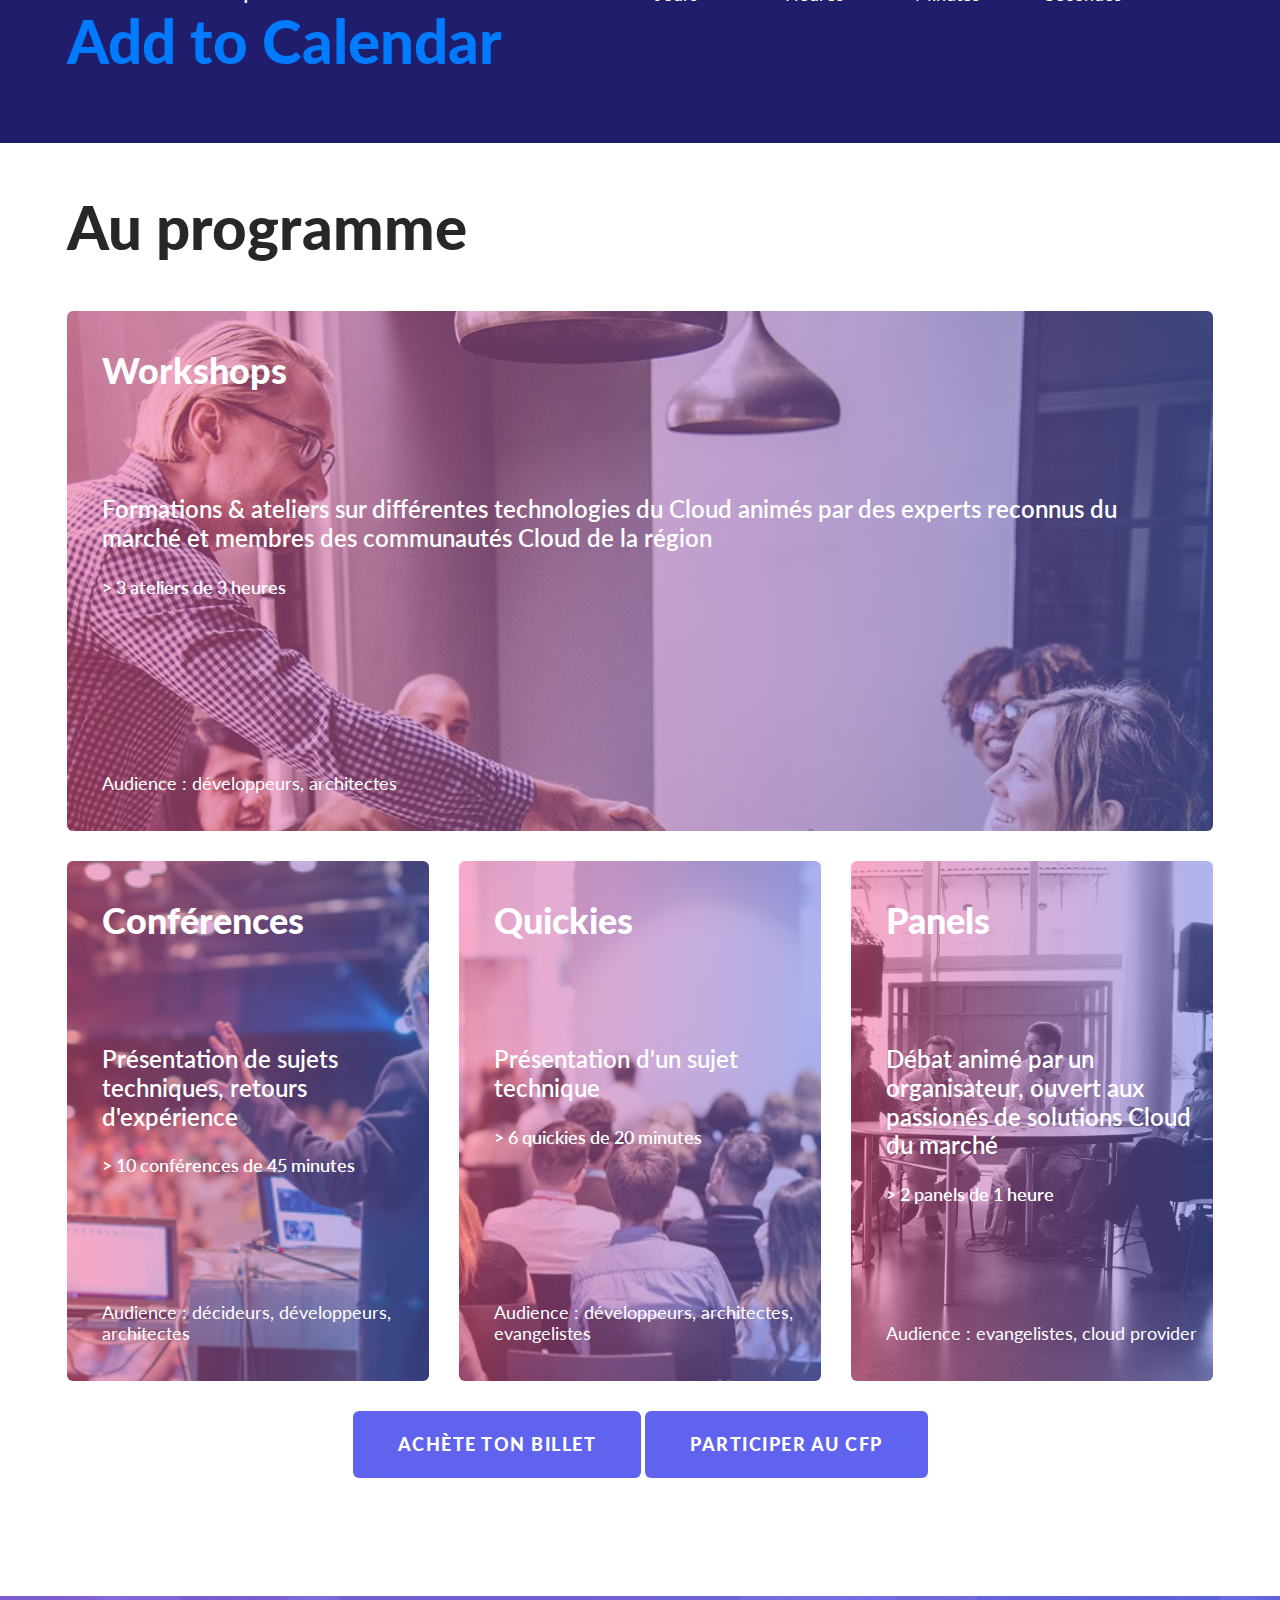
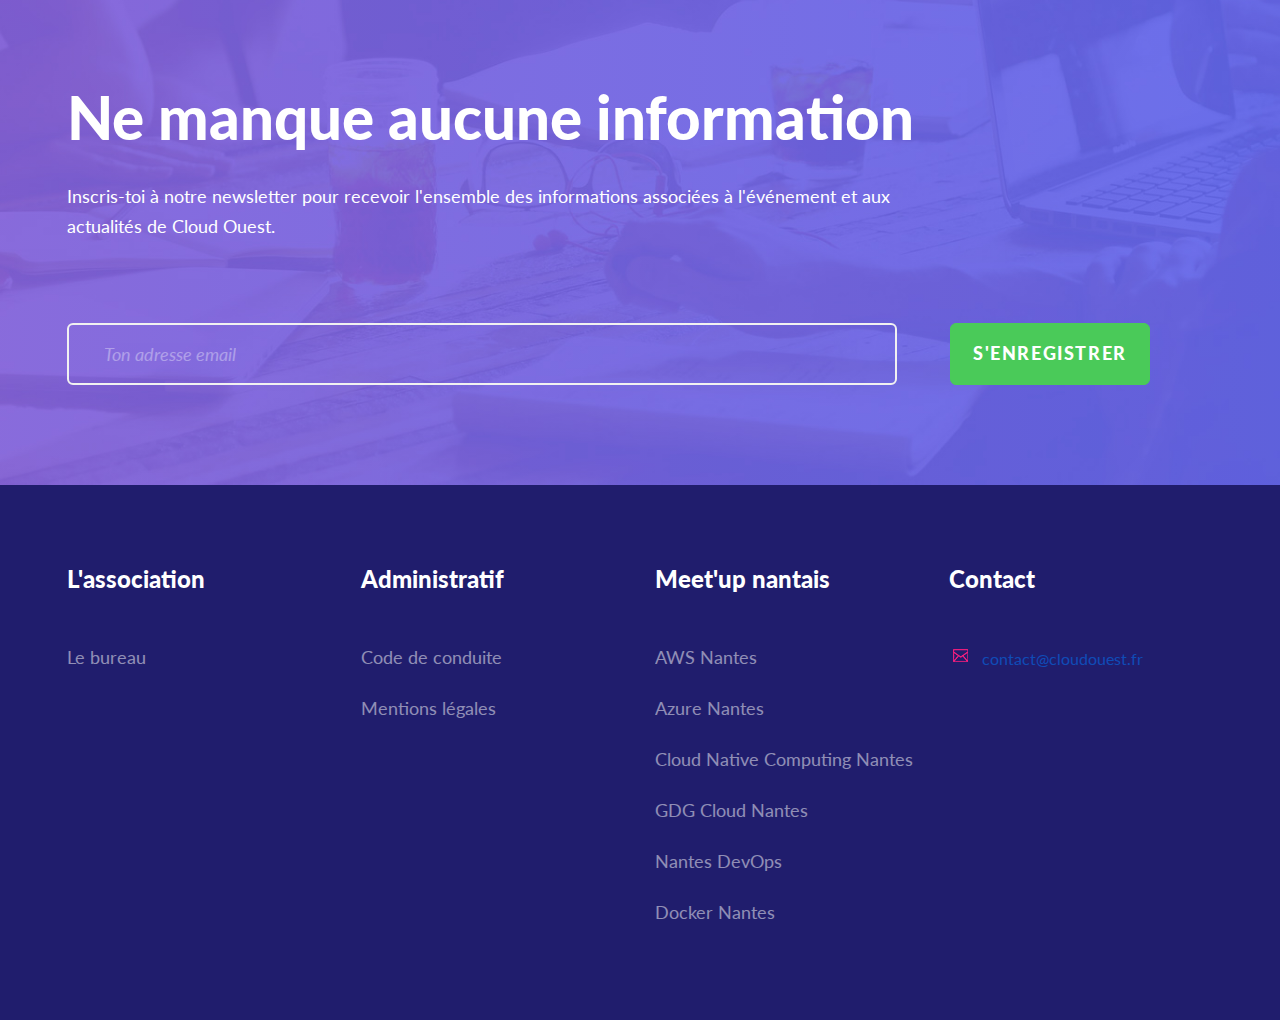
==== commit 80c0d248: "Disabling http redirect" ====
--- a/index.html
+++ b/index.html
@@ -2,7 +2,9 @@
 <html lang="fr">
 
 <head>
+    <!--
     <meta http-equiv="refresh" content="0; URL='https://cloudouest2020.virtualconference.com/'" />
+    -->
     <!-- Global site tag (gtag.js) - Google Analytics -->
     <script async src="https://www.googletagmanager.com/gtag/js?id=UA-158940979-1"></script>
     <script>
@@ -63,9 +65,9 @@
                             <div class="main-menu">
                                 <nav>
                                     <ul>
-                                        <li><a class="active" href="./index.html">Home</a></li>
+                                        <!-- <li><a class="active" href="./index.html">Home</a></li> -->
                                         <!-- <li><a href="./speakers.html">Speakers</a></li> -->
-                                        <li><a href="./tickets.html">Billets</a></li>
+                                        <!-- <li><a href="./tickets.html">Billets</a></li> -->
                                         <!-- <li><a href="./blog.html">blog</a></li> -->
                                         <!--<li><a href="./contact.html">Contact</a></li>-->
                                         <!-- <li><a href="https://conference-hall.io/speaker/event/7JVpwCzFNjjXz1Jya7fh" target="_blank">CFP</a></li> -->
@@ -404,7 +406,7 @@
                         <h4>Administratif</h4>
                         <ul>
                             <li><a href="https://docs.google.com/document/d/e/2PACX-1vThZN3FIWFZ4n2xOSfP9lF8Y65muLUrp5TuYquYFeQQGO5gvoTw8dZ-u90gDrXSNA/pub" target="_blank" class="text-white">Code de conduite</a></li>
-                            <li><a href="http://eepurl.com/gUWjzD" target="_blank" class="text-white">Kit sponsors</a></li>
+                            <!-- <li><a href="http://eepurl.com/gUWjzD" target="_blank" class="text-white">Kit sponsors</a></li> -->
                             <li><a href="https://docs.google.com/document/d/e/2PACX-1vR8xJ5ol39AG80vBFEpqXz3-BDoirHyi-P8ZNTlQ9m68UdWIJYoMP3Gcmx_ODhqhg/pub" target="blank" class="text-white">Mentions l&eacute;gales</a></li>
                         </ul>
                     </div>
